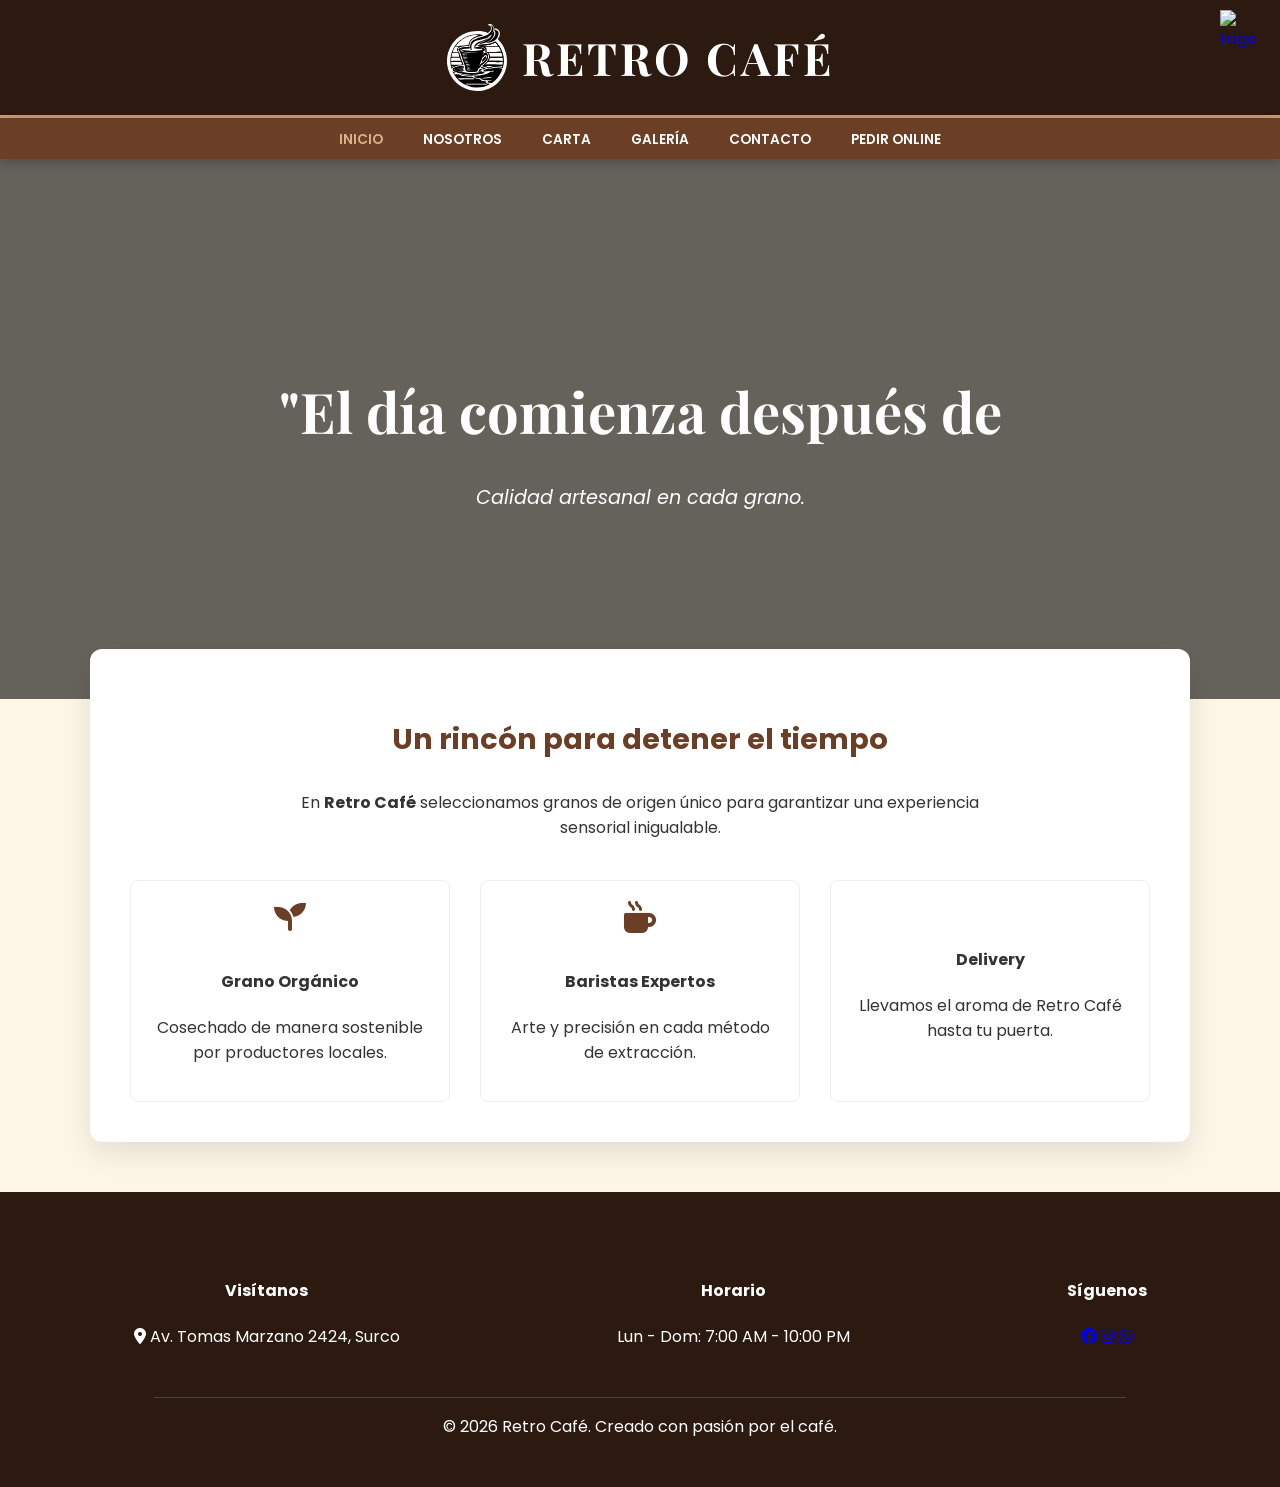
==== index.html @ c88a48c3 "Update index.html" ====
<!DOCTYPE html>
<html lang="es">
<head>
    <meta charset="UTF-8" />
    <meta name="viewport" content="width=device-width, initial-scale=1.0">
    <title>Retro Café | Calidad en cada taza</title>

    <link href="https://fonts.googleapis.com/css2?family=Playfair+Display:ital,wght@0,700;1,400&family=Poppins:wght@300;400;600&display=swap" rel="stylesheet">
    <link rel="stylesheet" href="https://cdnjs.cloudflare.com/ajax/libs/font-awesome/6.0.0/css/all.min.css">
    
    <style>
        html, body {
      height: 100%;
      margin: 0;
    }
    .video-fondo {
      position: fixed;
      top: 0;
      left: 0;
      width: 100%;
      height: 100%;
      object-fit: cover; /* mantiene la relación y recorta para llenar */
      z-index: -1;        /* detrás del contenido */
    }
        :root {
            --cafe-oscuro: #2c1a10;
            --cafe-medio: #6b3e26;
            --crema: #fdf5e6;
            --dorado: #c69c6d;
            --blanco: #ffffff;
            --transicion: all 0.3s cubic-bezier(0.25, 0.8, 0.25, 1);
        }

        * { box-sizing: border-box; }

       

        /* --- Encabezado --- */
        header {
            background-color: var(--cafe-oscuro);
            padding: 1.5rem;
            text-align: center;
            border-bottom: 3px solid var(--dorado);
        }

        .logo-container {
            display: flex;
            align-items: center;
            justify-content: center;
            gap: 15px;
        }

        header h1 {
            font-family: 'Playfair Display', serif;
            color: var(--blanco);
            font-size: 2.8rem;
            margin: 0;
            letter-spacing: 3px;
        }
         body {
            font-family: 'Poppins', sans-serif;
            margin: 0;
            background-color: var(--crema);
            color: #333;
            overflow-x: hidden;
        }

        /* --- Navegación --- */
        nav {
            background-color: var(--cafe-medio);
            position: sticky;
            top: 0;
            z-index: 1000;
            padding: 0.5rem 0;
            box-shadow: 0 4px 10px rgba(0,0,0,0.2);
            transition: var(--transicion);
        }

        .nav-links {
            display: flex;
            justify-content: center;
            list-style: none;
            padding: 0;
            margin: 0;
        }

        .nav-links a {
            color: var(--blanco);
            padding: 10px 20px;
            text-decoration: none;
            font-weight: 600;
            font-size: 0.85rem;
            text-transform: uppercase;
            position: relative;
            transition: var(--transicion);
        }

        .imagen {
            text-align: right;

        }

        .nav-links a::after {
            content: '';
            position: absolute;
            width: 0;
            height: 2px;
            bottom: 5px;
            left: 50%;
            background: var(--dorado);
            transition: var(--transicion);
            transform: translateX(-50%);
        }

        .nav-links a:hover::after { width: 70%; }
        .nav-links a:hover { color: var(--dorado); }

        /* --- Hero --- */
        .hero {
            height: 60vh;
            background: linear-gradient(rgba(0,0,0,0.6), rgba(0,0,0,0.6)), 
                        url('https://images.unsplash.com/photo-1495474472287-4d71bcdd2085?auto=format&fit=crop&w=1350&q=80');
            background-size: cover;
            background-position: center;
            display: flex;
            flex-direction: column;
            justify-content: center;
            align-items: center;
            color: white;
            text-align: center;
            padding: 20px;
            overflow: hidden;
        }

        .hero h2 {
            font-family: 'Playfair Display', serif;
            font-size: clamp(2rem, 5vw, 3.5rem);
            margin-bottom: 1rem;
            min-height: 1.2em; /* Evita saltos mientras se escribe */
        }

        /* --- Contenedor Principal --- */
        .container {
            max-width: 1100px;
            margin: -50px auto 50px;
            padding: 40px;
            background: white;
            border-radius: 12px;
            box-shadow: 0 10px 30px rgba(0,0,0,0.1);
            position: relative;
        }

        .grid-features {
            display: grid;
            grid-template-columns: repeat(auto-fit, minmax(250px, 1fr));
            gap: 30px;
            margin-top: 40px;
        }

        .feature-card {
            padding: 20px;
            border: 1px solid #eee;
            border-radius: 8px;
            transition: var(--transicion);
            text-align: center;
            background: white;
        }

        .feature-card:hover {
            transform: translateY(-10px);
            border-color: var(--dorado);
            box-shadow: 0 5px 15px rgba(0,0,0,0.05);
        }

        .feature-card i {
            font-size: 2rem;
            color: var(--cafe-medio);
            margin-bottom: 15px;
        }

        /* --- Botón Ir Arriba --- */
        #scrollTopBtn {
            display: none;
            position: fixed;
            bottom: 20px;
            right: 20px;
            z-index: 2000;
            border: none;
            background-color: var(--dorado);
            color: white;
            cursor: pointer;
            padding: 15px;
            border-radius: 50%;
            box-shadow: 0 4px 8px rgba(0,0,0,0.3);
            transition: var(--transicion);
        }

        #scrollTopBtn:hover {
            background-color: var(--cafe-oscuro);
            transform: scale(1.1);
        }

        /* --- Pie de Página --- */
        footer {
            background-color: var(--cafe-oscuro);
            color: var(--blanco);
            padding: 4rem 2rem 2rem;
            text-align: center;
        }

        .footer-content {
            display: flex;
            flex-wrap: wrap;
            justify-content: space-around;
            max-width: 1200px;
            margin: 0 auto 2rem;
            gap: 30px;
        }

       
         .redes{
            display: flex;
            justify-content: center;
            gap: 20px;
        }

        .redes a{
            font-size: 40px;
            color: #333;
            transition: 0.3s;
        }

        .redes a:hover{
            transform: scale(1.2);
        }

        .facebook:hover{
            color: #1877F2;
        }

        .instagram:hover{
            color: #E4405F;
        }

        .whatsapp:hover{
            color: #25D366;
        }

        

        /* --- Móvil --- */
        @media (max-width: 768px) {
            .nav-links { flex-direction: column; display: none; }
            .nav-links.active { display: flex; padding: 20px 0; }
            .menu-toggle { 
                display: block; 
                cursor: pointer; 
                color: white; 
                padding: 15px; 
                text-align: center; 
                background: var(--cafe-medio);
                font-weight: bold;
            }
        }

        .menu-toggle { display: none; }
       

        .imagen-derecha {
            position: absolute;    /* Se mueve libremente dentro del contenedor */
            top: 10px;             /* Distancia desde arriba */
            right: 10px;           /* Distancia desde la derecha */
            width: 50px;           /* Tamaño de tu imagen */
            height: auto;
    </style>
</head>

<body>
 
    <a href="admin.html">
    <div class="contenedor">
        <img src="logousuario.png" alt="Logo" width="40" class="imagen-derecha">
    </div>
    </a>
    
    <header>
        <div class="logo-container">
            <img src="logocafe.svg" alt="Logo" width="60" style="filter: invert(1);">
            <h1>RETRO CAFÉ</h1>
       
        </div>

        
    </header>
    
    <div class="menu-toggle" id="mobile-menu">
        <i class="fas fa-bars"></i> MENÚ
    </div>
    
    <nav id="main-nav">
        <ul class="nav-links" id="nav-links">
            <li><a href="index.html" style="color: #dcb28a;">Inicio</a></li>
            <li><a href="nosotros.html">Nosotros</a></li>
            <li><a href="carta.html">Carta</a></li>
            <li><a href="galeria.html">Galería</a></li>
            <li><a href="contacto.html">Contacto</a></li>
            <li><a href="pedironline.html">Pedir Online</a></li>
        </ul>
    </nav>
    <video class="video-fondo" src="videoindex.mp4" autoplay muted loop playsinline></video>
    <section class="hero" id="hero">
        <h2 id="typewriter">"El día comienza después de una taza de café"</h2>
        <p style="font-size: 1.2rem; font-style: italic;">Calidad artesanal en cada grano.</p>
    </section>

    <main class="container">
        <div style="text-align: center; max-width: 700px; margin: 0 auto;">
            <h3 style="color: var(--cafe-medio); font-size: 1.8rem;">Un rincón para detener el tiempo</h3>
            <p>En <strong>Retro Café</strong> seleccionamos granos de origen único para garantizar una experiencia sensorial inigualable.</p>
        </div>

        <div class="grid-features">
            <div class="feature-card">
                <i class="fas fa-seedling"></i>
                <h4>Grano Orgánico</h4>
                <p>Cosechado de manera sostenible por productores locales.</p>
            </div>
            <div class="feature-card">
                <i class="fas fa-mug-hot"></i>
                <h4>Baristas Expertos</h4>
                <p>Arte y precisión en cada método de extracción.</p>
            </div>
            <a href="pedironline.html" class="feature-card" style="text-decoration: none; color: inherit; display: block;">
                <i class="fas fa-moped"></i>
                <h4>Delivery</h4>
                <p>Llevamos el aroma de Retro Café hasta tu puerta.</p>
            </a>
        </div>
    </main>

    <button id="scrollTopBtn" title="Ir arriba"><i class="fas fa-chevron-up"></i></button>

    <footer>
        <div class="footer-content">
            <div>
                <h4>Visítanos</h4>
                <p><i class="fas fa-map-marker-alt"></i> Av. Tomas Marzano 2424, Surco</p>
            </div>
            <div>
                <h4>Horario</h4>
                <p>Lun - Dom: 7:00 AM - 10:00 PM</p>
            </div>
            <div class="social-icons">
                <h4>Síguenos</h4>
                <a href="https://facebook.com"
           target="_blank"
           class="facebook">
           <i class="fa-brands fa-facebook"></i>
        </a>
                <a href="https://instagram.com"
           target="_blank"
           class="instagram">
           <i class="fa-brands fa-instagram"></i>
        </a>
                <a href="https://wa.me/51999999999"
           target="_blank"
           class="whatsapp">
           <i class="fa-brands fa-whatsapp"></i>
        </a>
            </div>
        </div>
        <hr style="border: 0; border-top: 1px solid #444; width: 80%;">
        <p>&copy; 2026 Retro Café. Creado con pasión por el café.</p>
    </footer>

    <script>
        // 1. LÓGICA MENÚ MÓVIL
        const menuToggle = document.getElementById('mobile-menu');
        const navLinks = document.getElementById('nav-links');

        menuToggle.addEventListener('click', () => {
            navLinks.classList.toggle('active'); // Abre/Cierra el menú
        });

        // Cerrar menú al hacer clic en un link (para móviles)
        document.querySelectorAll('.nav-links a').forEach(link => {
            link.addEventListener('click', () => {
                navLinks.classList.remove('active');
            });
        });
       
        // 2. MÁQUINA DE ESCRIBIR
        const twElement = document.getElementById('typewriter');
        const text = twElement.innerText;
        twElement.innerText = '';
        let i = 0;
        function typeWriter() {
            if (i < text.length) {
                twElement.innerHTML += text.charAt(i);
                i++;
                setTimeout(typeWriter, 50);
            }
        }

        // 3. NAVBAR SCROLL & BOTÓN "IR ARRIBA" & PARALLAX
        const btnTop = document.getElementById("scrollTopBtn");
        const nav = document.getElementById('main-nav');
        const hero = document.getElementById('hero');

        window.addEventListener('scroll', () => {
            let scrolly = window.scrollY;

            // Navbar Efecto
            if (scrolly > 80) {
                nav.style.padding = '0.2rem 0';
                nav.style.backgroundColor = 'rgba(107, 62, 38, 0.95)';
            } else {
                nav.style.padding = '0.5rem 0';
                nav.style.backgroundColor = 'var(--cafe-medio)';
            }

            // Botón arriba
            btnTop.style.display = scrolly > 400 ? "block" : "none";

            // Parallax Hero
            hero.style.backgroundPositionY = (scrolly * 0.5) + 'px';
        });

        btnTop.addEventListener('click', () => {
            window.scrollTo({ top: 0, behavior: 'smooth' });
        });

        // 4. SCROLL REVEAL (Tarjetas)
        const observer = new IntersectionObserver((entries) => {
            entries.forEach(entry => {
                if (entry.isIntersecting) {
                    entry.target.style.opacity = '1';
                    entry.target.style.transform = 'translateY(0)';
                }
            });
        }, { threshold: 0.1 });

        document.querySelectorAll('.feature-card').forEach(card => {
            card.style.opacity = '0';
            card.style.transform = 'translateY(30px)';
            card.style.transition = 'all 0.8s ease-out';
            observer.observe(card);
        });

        // Iniciar máquina de escribir al cargar
        window.onload = typeWriter;
    </script>
</body>
</html>
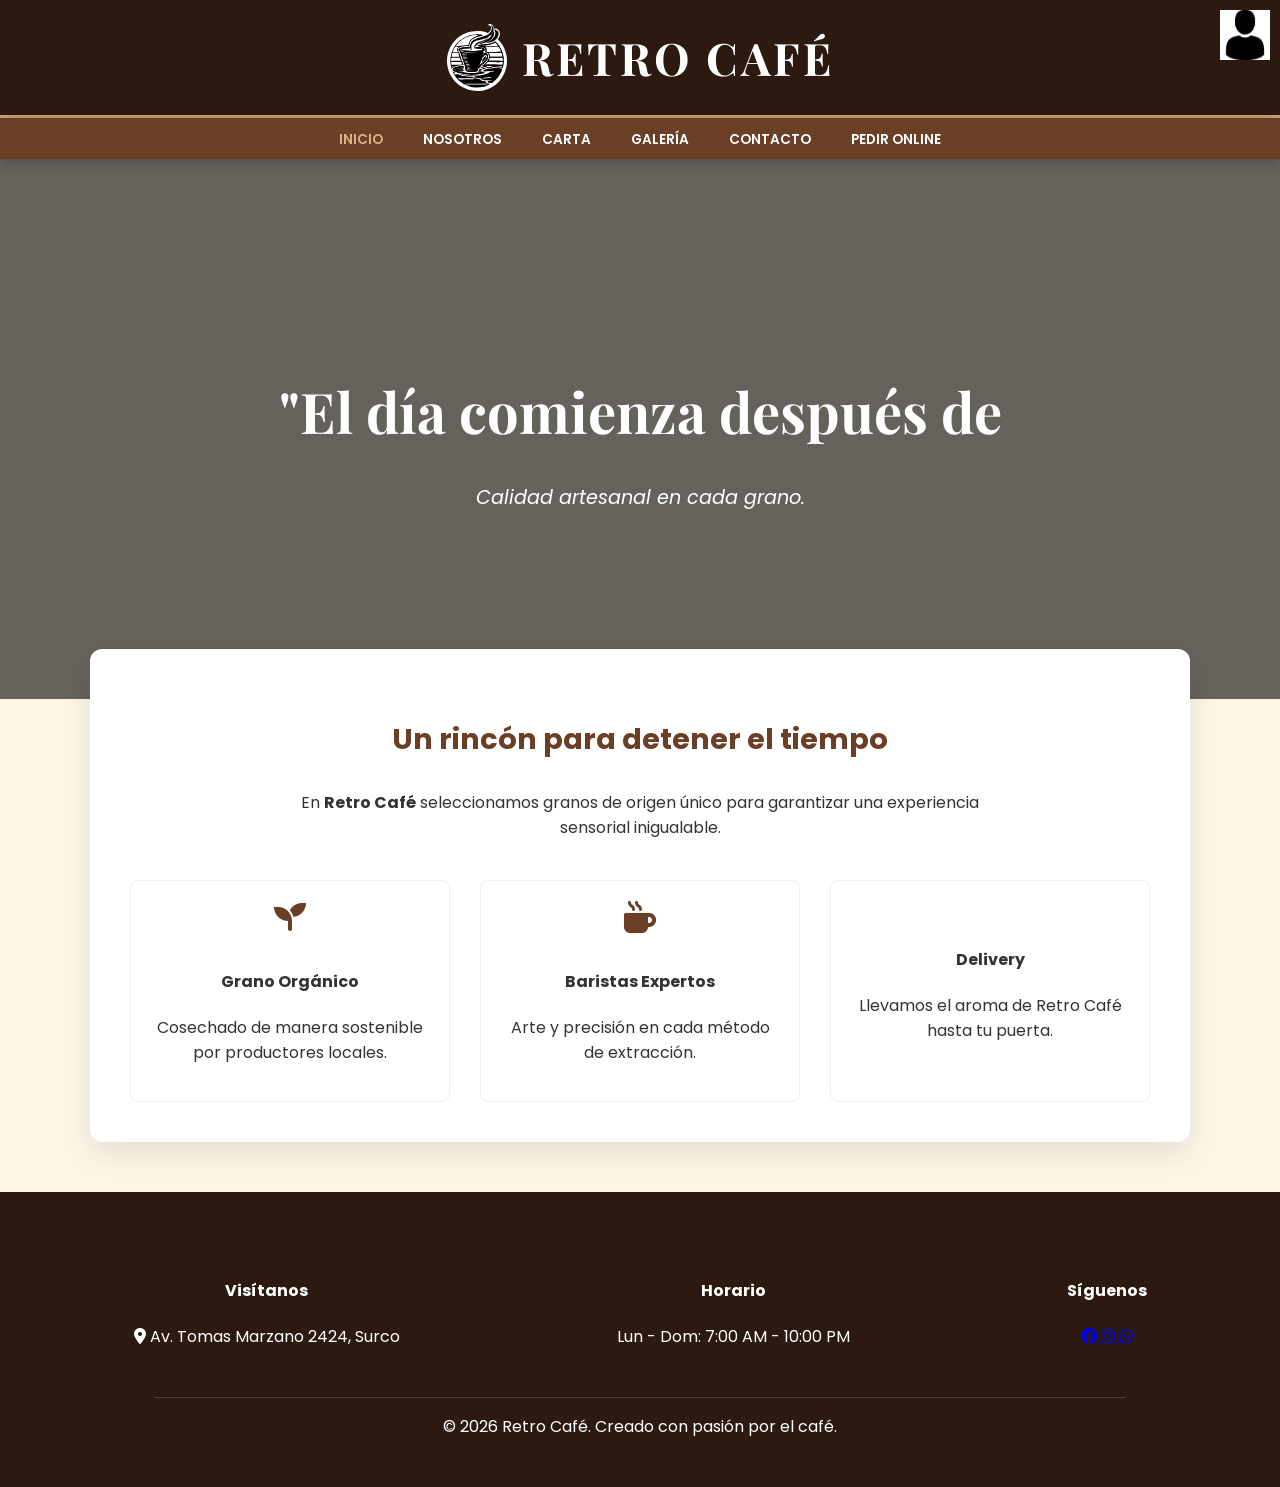
==== commit a61bd0f7: "Update index.html" ====
--- a/index.html
+++ b/index.html
@@ -272,6 +272,20 @@
             right: 10px;           /* Distancia desde la derecha */
             width: 50px;           /* Tamaño de tu imagen */
             height: auto;
+        }
+          /* Estilo celular */
+    .mobile .contenedor{
+      flex-direction:column;
+    }
+
+    .mobile body{
+      background:#f5f5f5;
+    }
+
+    /* Estilo laptop */
+    .desktop .contenedor{
+      flex-direction:row;
+    }
     </style>
 </head>
 
@@ -450,6 +464,27 @@
         // Iniciar máquina de escribir al cargar
         window.onload = typeWriter;
     </script>
+     <script>
+    function adaptarPantalla() {
+
+      const ancho = window.innerWidth;
+
+      if (ancho <= 768) {
+        document.documentElement.classList.add("mobile");
+        document.documentElement.classList.remove("desktop");
+      } else {
+        document.documentElement.classList.add("desktop");
+        document.documentElement.classList.remove("mobile");
+      }
+    }
+
+    // Ejecutar al cargar
+    adaptarPantalla();
+
+    // Ejecutar cuando cambie tamaño
+    window.addEventListener("resize", adaptarPantalla);
+  </script>
+
 </body>
 </html>
 
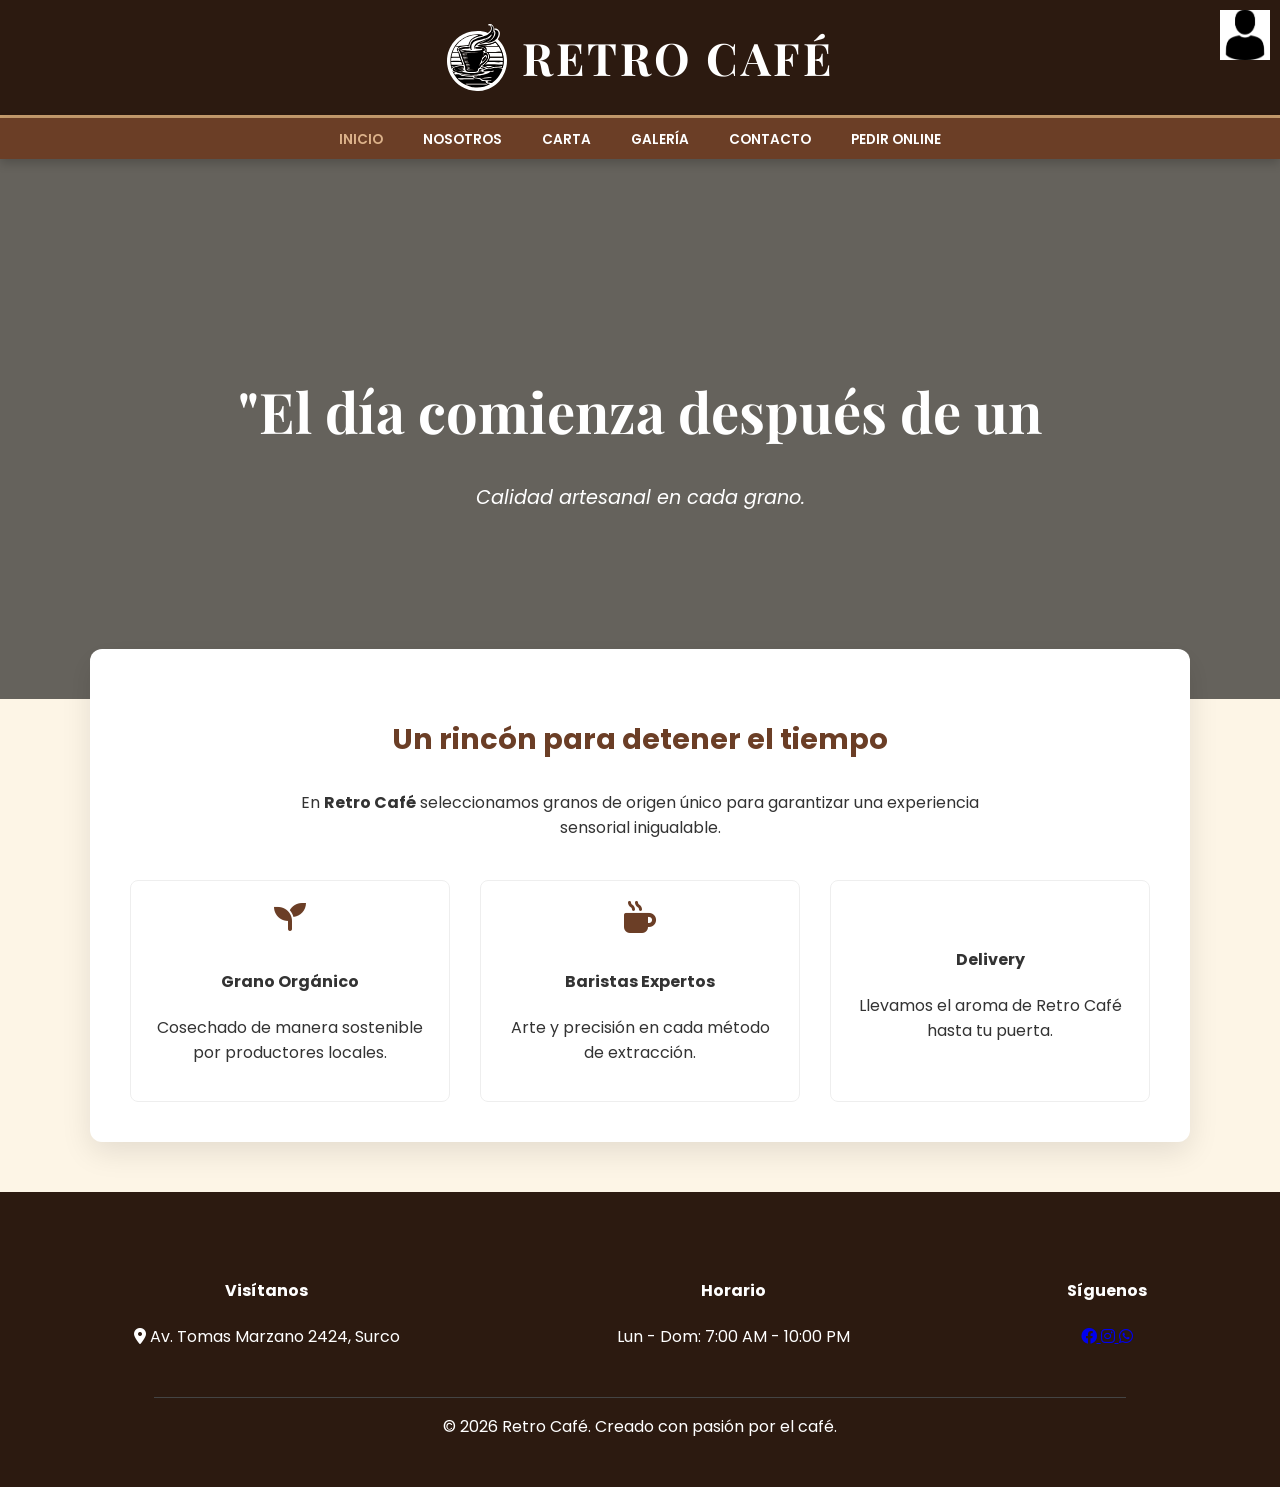
==== commit b7bab85c: "Update index.html" ====
--- a/index.html
+++ b/index.html
@@ -244,23 +244,6 @@
 
         .whatsapp:hover{
             color: #25D366;
-        }
-
-        
-
-        /* --- Móvil --- */
-        @media (max-width: 768px) {
-            .nav-links { flex-direction: column; display: none; }
-            .nav-links.active { display: flex; padding: 20px 0; }
-            .menu-toggle { 
-                display: block; 
-                cursor: pointer; 
-                color: white; 
-                padding: 15px; 
-                text-align: center; 
-                background: var(--cafe-medio);
-                font-weight: bold;
-            }
         }
 
         .menu-toggle { display: none; }
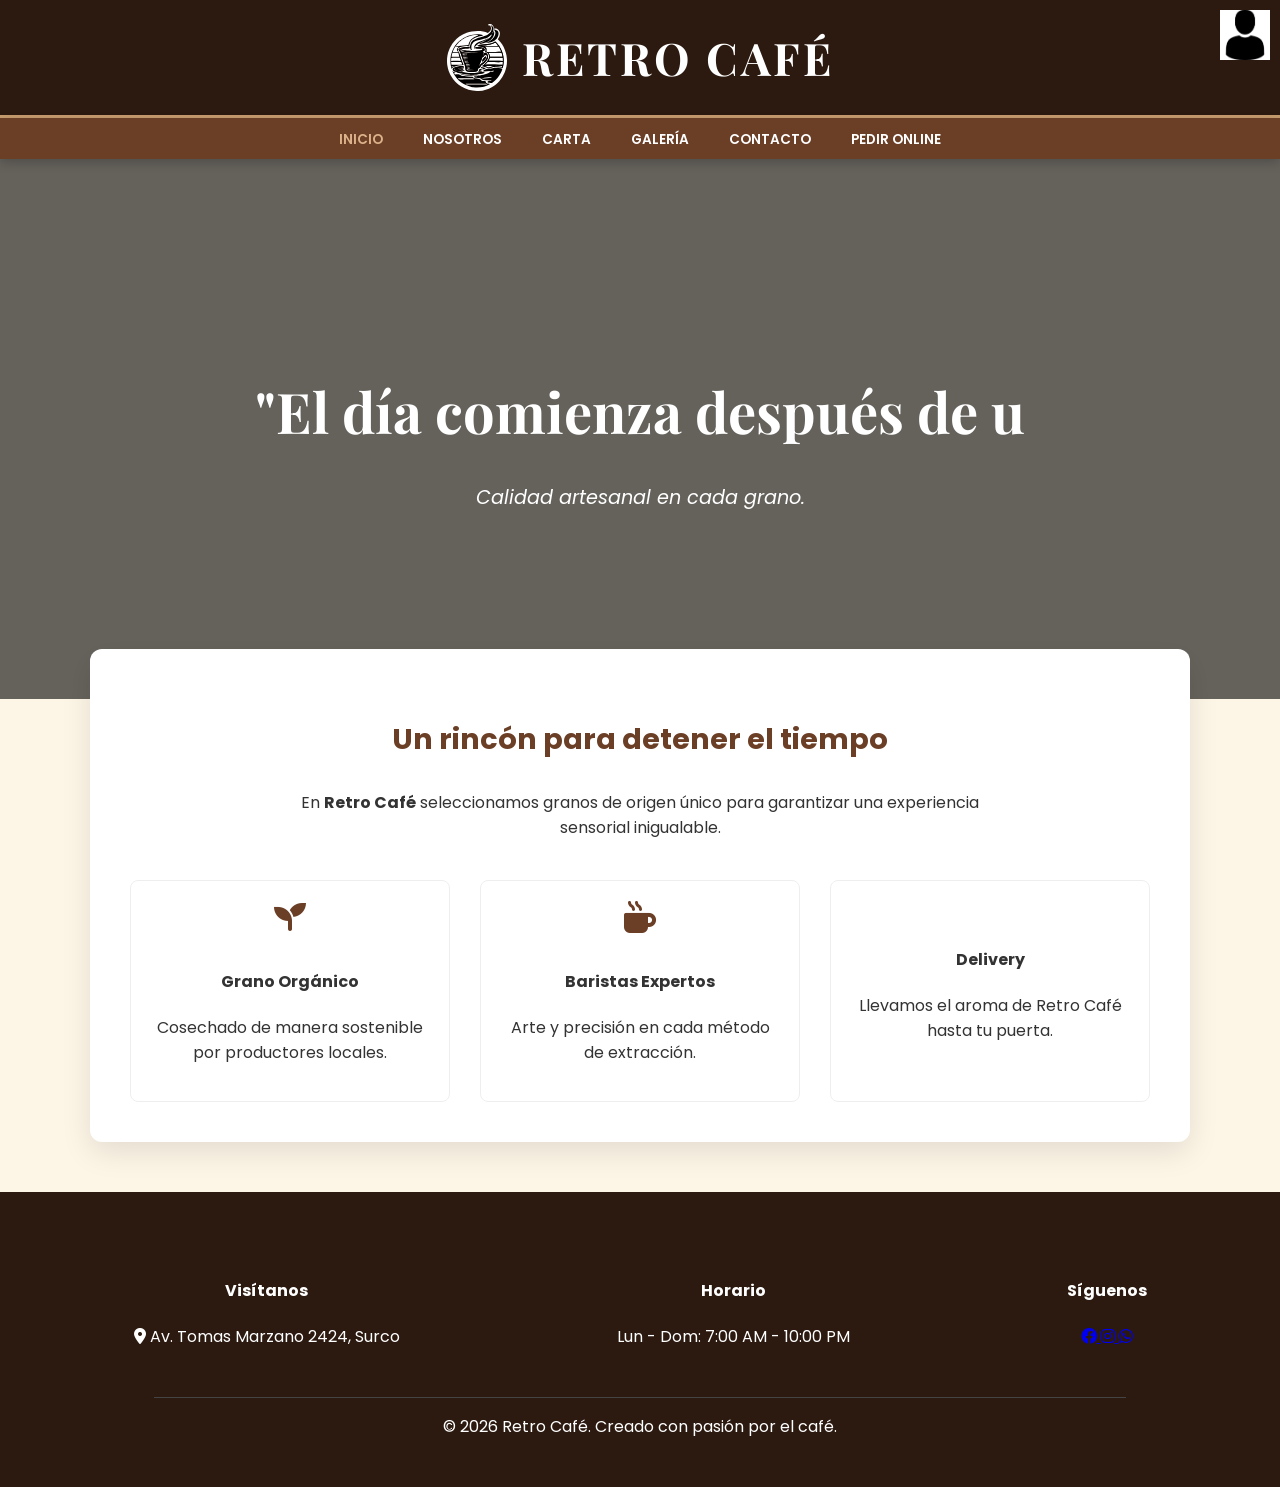
==== commit 04eb7918: "Update index.html" ====
--- a/index.html
+++ b/index.html
@@ -244,6 +244,20 @@
 
         .whatsapp:hover{
             color: #25D366;
+        }
+              /* --- Móvil --- */
+        @media (max-width: 768px) {
+            .nav-links { flex-direction: column; display: none; }
+            .nav-links.active { display: flex; padding: 20px 0; }
+            .menu-toggle { 
+                display: block; 
+                cursor: pointer; 
+                color: white; 
+                padding: 15px; 
+                text-align: center; 
+                background: var(--cafe-medio);
+                font-weight: bold;
+            }
         }
 
         .menu-toggle { display: none; }
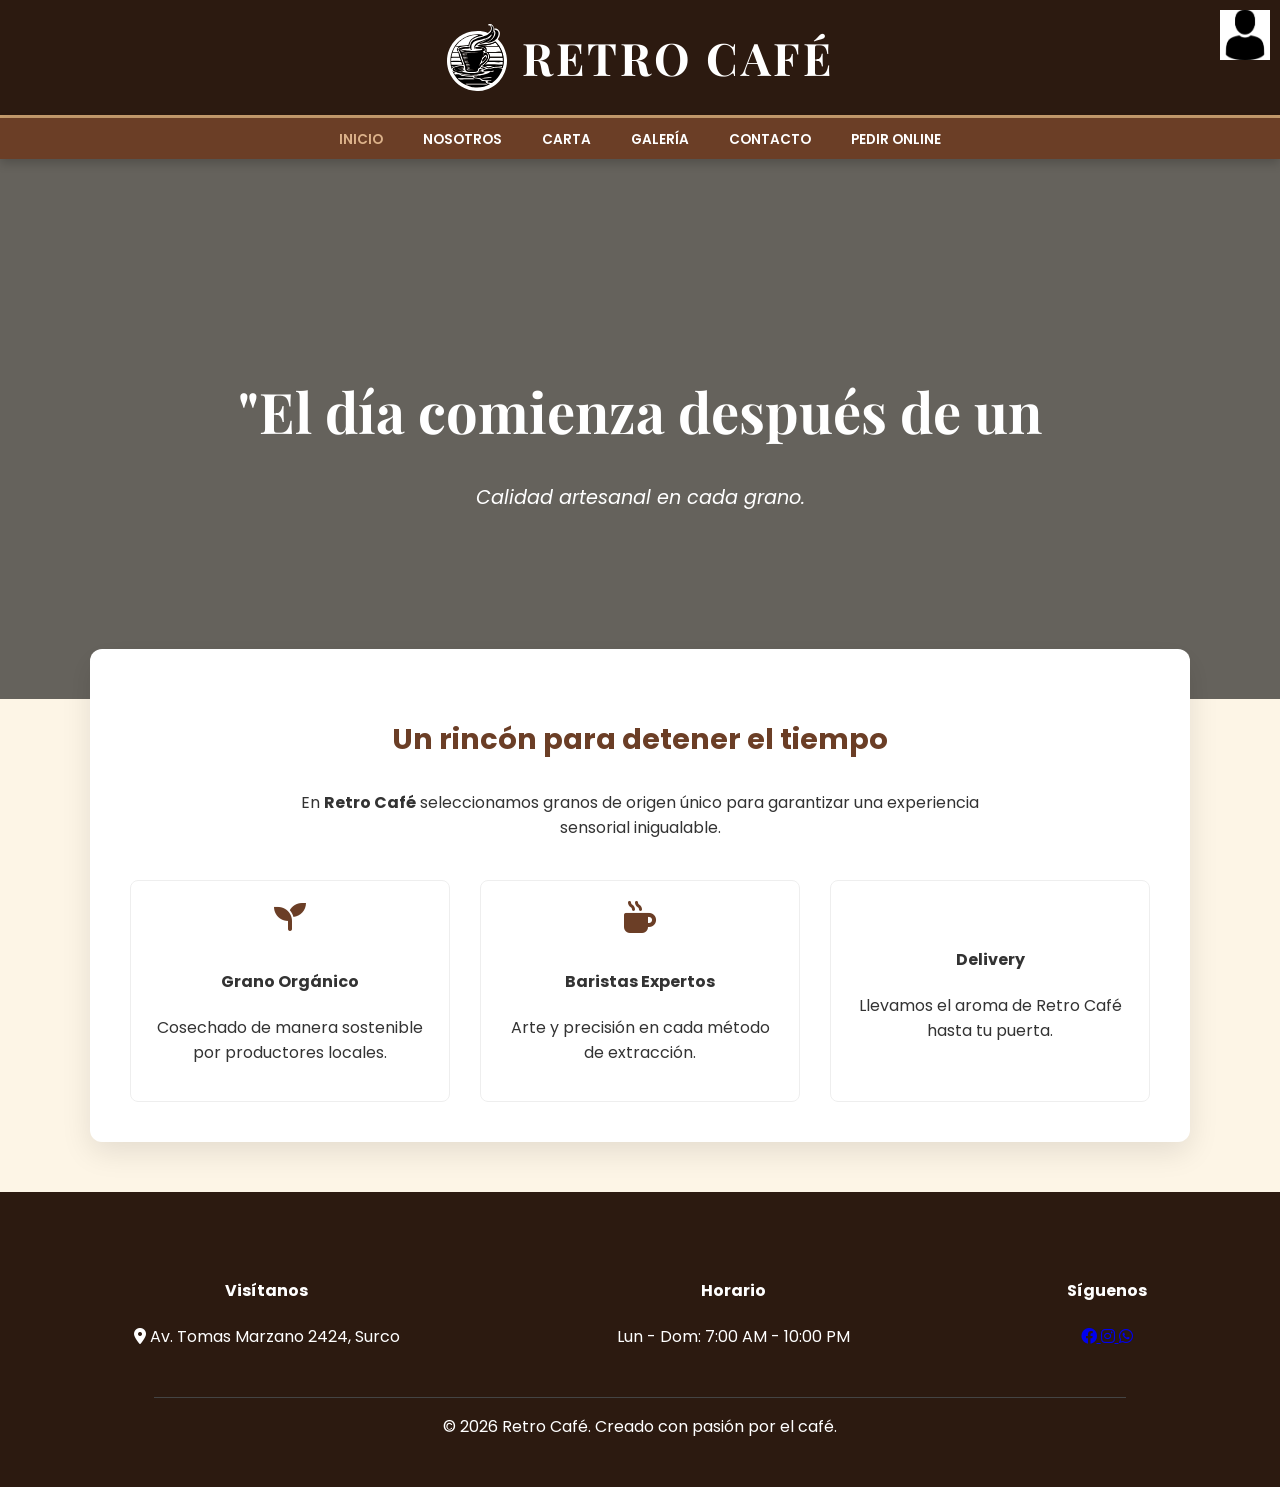
==== commit fada09d3: "agregue css" ====
--- a/index.html
+++ b/index.html
@@ -485,4 +485,3 @@
 </body>
 </html>
 
-
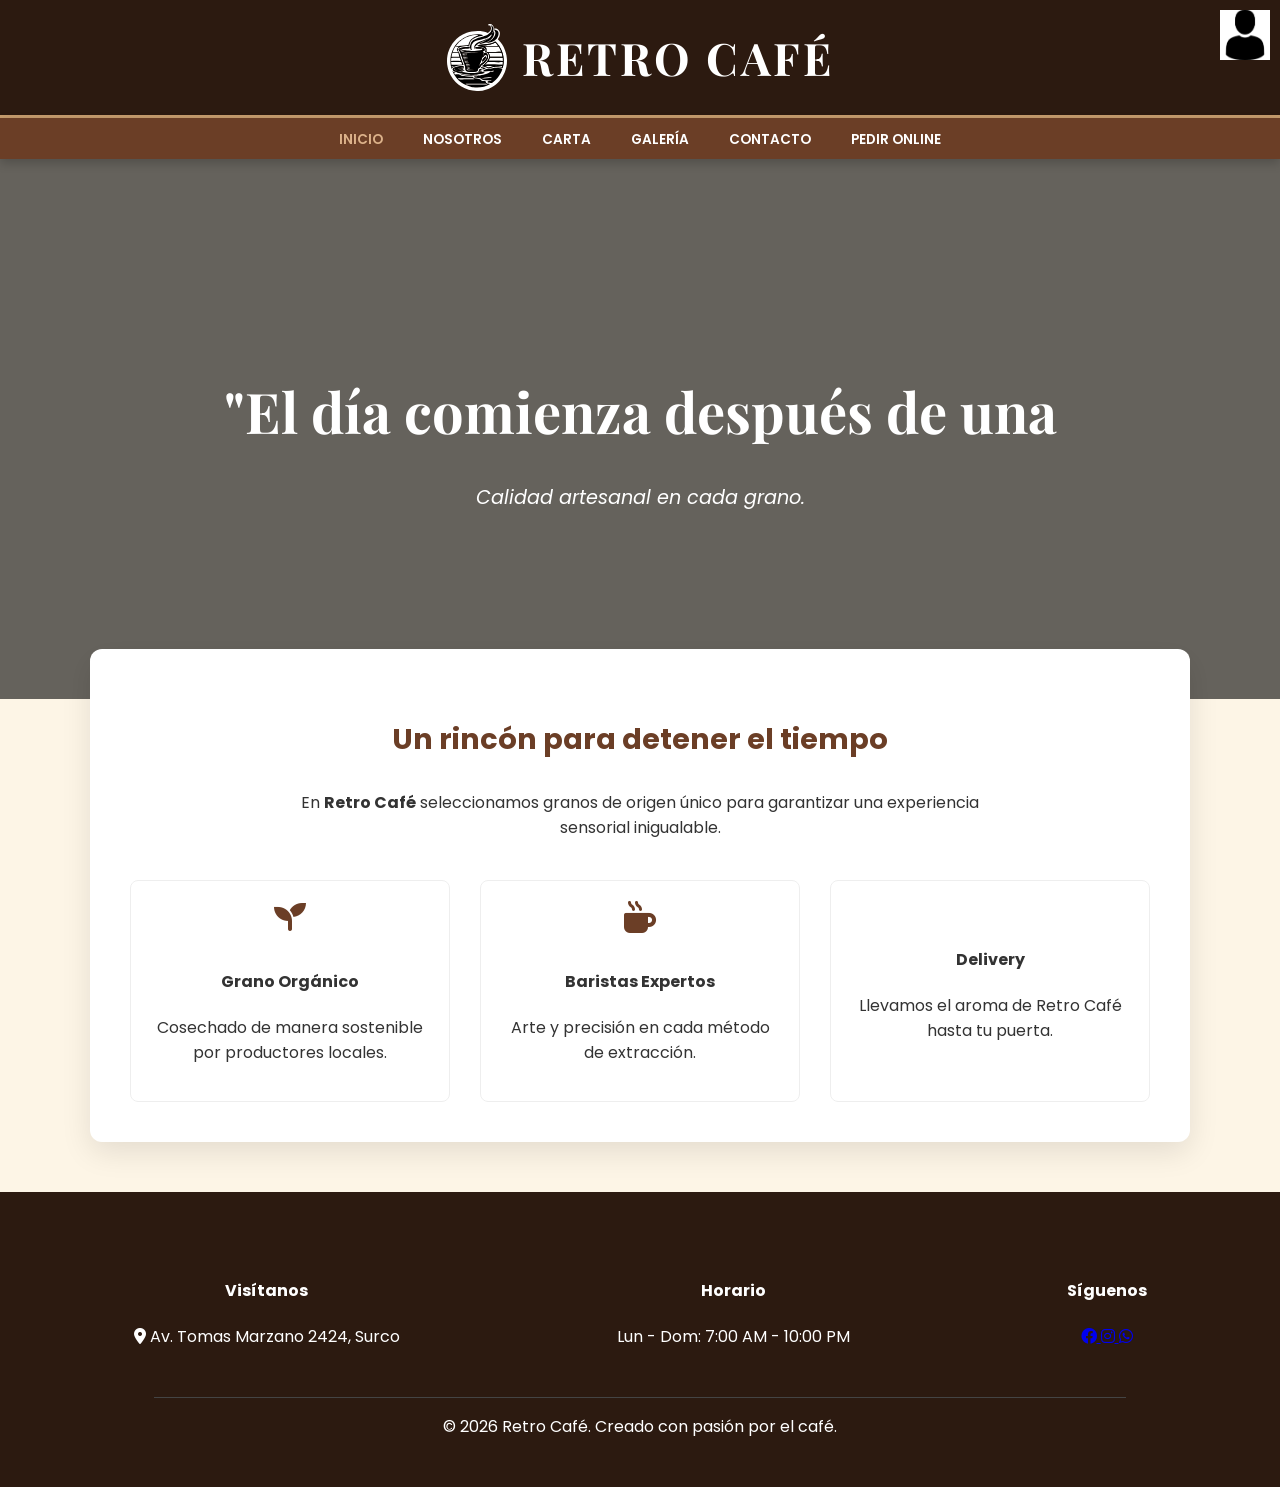
==== commit 018b954d: "actualización" ====
--- a/index.html
+++ b/index.html
@@ -1,487 +1,530 @@
-<!DOCTYPE html>
+<!doctype html>
 <html lang="es">
-<head>
+  <head>
     <meta charset="UTF-8" />
-    <meta name="viewport" content="width=device-width, initial-scale=1.0">
+    
     <title>Retro Café | Calidad en cada taza</title>
 
-    <link href="https://fonts.googleapis.com/css2?family=Playfair+Display:ital,wght@0,700;1,400&family=Poppins:wght@300;400;600&display=swap" rel="stylesheet">
-    <link rel="stylesheet" href="https://cdnjs.cloudflare.com/ajax/libs/font-awesome/6.0.0/css/all.min.css">
-    
+    <link
+      href="https://fonts.googleapis.com/css2?family=Playfair+Display:ital,wght@0,700;1,400&family=Poppins:wght@300;400;600&display=swap"
+      rel="stylesheet"
+    />
+    <link
+      rel="stylesheet"
+      href="https://cdnjs.cloudflare.com/ajax/libs/font-awesome/6.0.0/css/all.min.css"
+    />
+
     <style>
-        html, body {
-      height: 100%;
-      margin: 0;
-    }
-    .video-fondo {
-      position: fixed;
-      top: 0;
-      left: 0;
-      width: 100%;
-      height: 100%;
-      object-fit: cover; /* mantiene la relación y recorta para llenar */
-      z-index: -1;        /* detrás del contenido */
-    }
-        :root {
-            --cafe-oscuro: #2c1a10;
-            --cafe-medio: #6b3e26;
-            --crema: #fdf5e6;
-            --dorado: #c69c6d;
-            --blanco: #ffffff;
-            --transicion: all 0.3s cubic-bezier(0.25, 0.8, 0.25, 1);
-        }
-
-        * { box-sizing: border-box; }
-
-       
-
-        /* --- Encabezado --- */
-        header {
-            background-color: var(--cafe-oscuro);
-            padding: 1.5rem;
-            text-align: center;
-            border-bottom: 3px solid var(--dorado);
-        }
-
-        .logo-container {
-            display: flex;
-            align-items: center;
-            justify-content: center;
-            gap: 15px;
-        }
-
-        header h1 {
-            font-family: 'Playfair Display', serif;
-            color: var(--blanco);
-            font-size: 2.8rem;
+              html, body {
+            height: 100%;
             margin: 0;
-            letter-spacing: 3px;
-        }
-         body {
-            font-family: 'Poppins', sans-serif;
-            margin: 0;
-            background-color: var(--crema);
-            color: #333;
-            overflow-x: hidden;
-        }
-
-        /* --- Navegación --- */
-        nav {
-            background-color: var(--cafe-medio);
-            position: sticky;
+          }
+          .video-fondo {
+            position: fixed;
             top: 0;
-            z-index: 1000;
-            padding: 0.5rem 0;
-            box-shadow: 0 4px 10px rgba(0,0,0,0.2);
-            transition: var(--transicion);
-        }
-
-        .nav-links {
-            display: flex;
-            justify-content: center;
-            list-style: none;
-            padding: 0;
-            margin: 0;
-        }
-
-        .nav-links a {
-            color: var(--blanco);
-            padding: 10px 20px;
-            text-decoration: none;
-            font-weight: 600;
-            font-size: 0.85rem;
-            text-transform: uppercase;
-            position: relative;
-            transition: var(--transicion);
-        }
-
-        .imagen {
-            text-align: right;
-
-        }
-
-        .nav-links a::after {
-            content: '';
-            position: absolute;
-            width: 0;
-            height: 2px;
-            bottom: 5px;
-            left: 50%;
-            background: var(--dorado);
-            transition: var(--transicion);
-            transform: translateX(-50%);
-        }
-
-        .nav-links a:hover::after { width: 70%; }
-        .nav-links a:hover { color: var(--dorado); }
-
-        /* --- Hero --- */
-        .hero {
-            height: 60vh;
-            background: linear-gradient(rgba(0,0,0,0.6), rgba(0,0,0,0.6)), 
-                        url('https://images.unsplash.com/photo-1495474472287-4d71bcdd2085?auto=format&fit=crop&w=1350&q=80');
-            background-size: cover;
-            background-position: center;
-            display: flex;
-            flex-direction: column;
-            justify-content: center;
-            align-items: center;
-            color: white;
-            text-align: center;
-            padding: 20px;
-            overflow: hidden;
-        }
-
-        .hero h2 {
-            font-family: 'Playfair Display', serif;
-            font-size: clamp(2rem, 5vw, 3.5rem);
-            margin-bottom: 1rem;
-            min-height: 1.2em; /* Evita saltos mientras se escribe */
-        }
-
-        /* --- Contenedor Principal --- */
-        .container {
-            max-width: 1100px;
-            margin: -50px auto 50px;
-            padding: 40px;
-            background: white;
-            border-radius: 12px;
-            box-shadow: 0 10px 30px rgba(0,0,0,0.1);
-            position: relative;
-        }
-
-        .grid-features {
-            display: grid;
-            grid-template-columns: repeat(auto-fit, minmax(250px, 1fr));
-            gap: 30px;
-            margin-top: 40px;
-        }
-
-        .feature-card {
-            padding: 20px;
-            border: 1px solid #eee;
-            border-radius: 8px;
-            transition: var(--transicion);
-            text-align: center;
-            background: white;
-        }
-
-        .feature-card:hover {
-            transform: translateY(-10px);
-            border-color: var(--dorado);
-            box-shadow: 0 5px 15px rgba(0,0,0,0.05);
-        }
-
-        .feature-card i {
-            font-size: 2rem;
-            color: var(--cafe-medio);
-            margin-bottom: 15px;
-        }
-
-        /* --- Botón Ir Arriba --- */
-        #scrollTopBtn {
-            display: none;
-            position: fixed;
-            bottom: 20px;
-            right: 20px;
-            z-index: 2000;
-            border: none;
-            background-color: var(--dorado);
-            color: white;
-            cursor: pointer;
-            padding: 15px;
-            border-radius: 50%;
-            box-shadow: 0 4px 8px rgba(0,0,0,0.3);
-            transition: var(--transicion);
-        }
-
-        #scrollTopBtn:hover {
-            background-color: var(--cafe-oscuro);
-            transform: scale(1.1);
-        }
-
-        /* --- Pie de Página --- */
-        footer {
-            background-color: var(--cafe-oscuro);
-            color: var(--blanco);
-            padding: 4rem 2rem 2rem;
-            text-align: center;
-        }
-
-        .footer-content {
-            display: flex;
-            flex-wrap: wrap;
-            justify-content: space-around;
-            max-width: 1200px;
-            margin: 0 auto 2rem;
-            gap: 30px;
-        }
-
-       
-         .redes{
-            display: flex;
-            justify-content: center;
-            gap: 20px;
-        }
-
-        .redes a{
-            font-size: 40px;
-            color: #333;
-            transition: 0.3s;
-        }
-
-        .redes a:hover{
-            transform: scale(1.2);
-        }
-
-        .facebook:hover{
-            color: #1877F2;
-        }
-
-        .instagram:hover{
-            color: #E4405F;
-        }
-
-        .whatsapp:hover{
-            color: #25D366;
-        }
-              /* --- Móvil --- */
-        @media (max-width: 768px) {
-            .nav-links { flex-direction: column; display: none; }
-            .nav-links.active { display: flex; padding: 20px 0; }
+            left: 0;
+            width: 100%;
+            height: 100%;
+            object-fit: cover; /* mantiene la relación y recorta para llenar */
+            z-index: -1;        /* detrás del contenido */
+          }
+              :root {
+                  --cafe-oscuro: #2c1a10;
+                  --cafe-medio: #6b3e26;
+                  --crema: #fdf5e6;
+                  --dorado: #c69c6d;
+                  --blanco: #ffffff;
+                  --transicion: all 0.3s cubic-bezier(0.25, 0.8, 0.25, 1);
+              }
+
+              * { box-sizing: border-box; }
+
+
+
+              /* --- Encabezado --- */
+              header {
+                  background-color: var(--cafe-oscuro);
+                  padding: 1.5rem;
+                  text-align: center;
+                  border-bottom: 3px solid var(--dorado);
+              }
+
+              .logo-container {
+                  display: flex;
+                  align-items: center;
+                  justify-content: center;
+                  gap: 15px;
+              }
+
+              header h1 {
+                  font-family: 'Playfair Display', serif;
+                  color: var(--blanco);
+                  font-size: 2.8rem;
+                  margin: 0;
+                  letter-spacing: 3px;
+              }
+               body {
+                  font-family: 'Poppins', sans-serif;
+                  margin: 0;
+                  background-color: var(--crema);
+                  color: #333;
+                  overflow-x: hidden;
+              }
+
+              /* --- Navegación --- */
+              nav {
+                  background-color: var(--cafe-medio);
+                  position: sticky;
+                  top: 0;
+                  z-index: 1000;
+                  padding: 0.5rem 0;
+                  box-shadow: 0 4px 10px rgba(0,0,0,0.2);
+                  transition: var(--transicion);
+              }
+
+              .nav-links {
+                  display: flex;
+                  justify-content: center;
+                  list-style: none;
+                  padding: 0;
+                  margin: 0;
+              }
+
+              .nav-links a {
+                  color: var(--blanco);
+                  padding: 10px 20px;
+                  text-decoration: none;
+                  font-weight: 600;
+                  font-size: 0.85rem;
+                  text-transform: uppercase;
+                  position: relative;
+                  transition: var(--transicion);
+              }
+
+              .imagen {
+                  text-align: right;
+
+              }
+
+              .nav-links a::after {
+                  content: '';
+                  position: absolute;
+                  width: 0;
+                  height: 2px;
+                  bottom: 5px;
+                  left: 50%;
+                  background: var(--dorado);
+                  transition: var(--transicion);
+                  transform: translateX(-50%);
+              }
+
+              .nav-links a:hover::after { width: 70%; }
+              .nav-links a:hover { color: var(--dorado); }
+
+              /* --- Hero --- */
+              .hero {
+                  height: 60vh;
+                  background: linear-gradient(rgba(0,0,0,0.6), rgba(0,0,0,0.6)),
+                              url('https://images.unsplash.com/photo-1495474472287-4d71bcdd2085?auto=format&fit=crop&w=1350&q=80');
+                  background-size: cover;
+                  background-position: center;
+                  display: flex;
+                  flex-direction: column;
+                  justify-content: center;
+                  align-items: center;
+                  color: white;
+                  text-align: center;
+                  padding: 20px;
+                  overflow: hidden;
+              }
+
+              .hero h2 {
+                  font-family: 'Playfair Display', serif;
+                  font-size: clamp(2rem, 5vw, 3.5rem);
+                  margin-bottom: 1rem;
+                  min-height: 1.2em; /* Evita saltos mientras se escribe */
+              }
+
+              /* --- Contenedor Principal --- */
+              .container {
+                  max-width: 1100px;
+                  margin: -50px auto 50px;
+                  padding: 40px;
+                  background: white;
+                  border-radius: 12px;
+                  box-shadow: 0 10px 30px rgba(0,0,0,0.1);
+                  position: relative;
+              }
+
+              .grid-features {
+                  display: grid;
+                  grid-template-columns: repeat(auto-fit, minmax(250px, 1fr));
+                  gap: 30px;
+                  margin-top: 40px;
+              }
+
+              .feature-card {
+                  padding: 20px;
+                  border: 1px solid #eee;
+                  border-radius: 8px;
+                  transition: var(--transicion);
+                  text-align: center;
+                  background: white;
+              }
+
+              .feature-card:hover {
+                  transform: translateY(-10px);
+                  border-color: var(--dorado);
+                  box-shadow: 0 5px 15px rgba(0,0,0,0.05);
+              }
+
+              .feature-card i {
+                  font-size: 2rem;
+                  color: var(--cafe-medio);
+                  margin-bottom: 15px;
+              }
+
+              /* --- Botón Ir Arriba --- */
+              #scrollTopBtn {
+                  display: none;
+                  position: fixed;
+                  bottom: 20px;
+                  right: 20px;
+                  z-index: 2000;
+                  border: none;
+                  background-color: var(--dorado);
+                  color: white;
+                  cursor: pointer;
+                  padding: 15px;
+                  border-radius: 50%;
+                  box-shadow: 0 4px 8px rgba(0,0,0,0.3);
+                  transition: var(--transicion);
+              }
+
+              #scrollTopBtn:hover {
+                  background-color: var(--cafe-oscuro);
+                  transform: scale(1.1);
+              }
+
+              /* --- Pie de Página --- */
+              footer {
+                  background-color: var(--cafe-oscuro);
+                  color: var(--blanco);
+                  padding: 4rem 2rem 2rem;
+                  text-align: center;
+              }
+
+              .footer-content {
+                  display: flex;
+                  flex-wrap: wrap;
+                  justify-content: space-around;
+                  max-width: 1200px;
+                  margin: 0 auto 2rem;
+                  gap: 30px;
+              }
+
+
+               .redes{
+                  display: flex;
+                  justify-content: center;
+                  gap: 20px;
+              }
+
+              .redes a{
+                  font-size: 40px;
+                  color: #333;
+                  transition: 0.3s;
+              }
+
+              .redes a:hover{
+                  transform: scale(1.2);
+              }
+
+              .facebook:hover{
+                  color: #1877F2;
+              }
+
+              .instagram:hover{
+                  color: #E4405F;
+              }
+
+              .whatsapp:hover{
+                  color: #25D366;
+              }
+         @media (max-width: 768px) {
+            .nav-links { 
+                flex-direction: column; 
+                display: flex; 
+                align-items: center;
+                width: 100%; 
+                background-color: var(--cafe-medio);
+            }
+               
+            .nav-links.active { display: flex; 
+                padding: 0;
+                justify-content: center;
+                list-style: none;
+                margin: 0;
+                flex-direction: row;
+                }
             .menu-toggle { 
-                display: block; 
+                display: flex; 
                 cursor: pointer; 
                 color: white; 
                 padding: 15px; 
                 text-align: center; 
                 background: var(--cafe-medio);
                 font-weight: bold;
+                
             }
         }
 
-        .menu-toggle { display: none; }
-       
-
-        .imagen-derecha {
-            position: absolute;    /* Se mueve libremente dentro del contenedor */
-            top: 10px;             /* Distancia desde arriba */
-            right: 10px;           /* Distancia desde la derecha */
-            width: 50px;           /* Tamaño de tu imagen */
-            height: auto;
+
+              .menu-toggle { display: none; }
+
+              .imagen-derecha {
+                  position: absolute;    /* Se mueve libremente dentro del contenedor */
+                  top: 10px;             /* Distancia desde arriba */
+                  right: 10px;           /* Distancia desde la derecha */
+                  width: 50px;           /* Tamaño de tu imagen */
+                  height: auto;
+              }
+                /* Estilo celular */
+          .mobile .contenedor{
+            flex-direction:column;
+          }
+
+          .mobile body{
+            background:#f5f5f5;
+          }
+
+          /* Estilo laptop */
+          .desktop .contenedor{
+            flex-direction:row;
+          }
+    </style>
+  </head>
+
+  <body>
+    <a href="admin.html">
+      <div class="contenedor">
+        <img
+          src="logousuario.png"
+          alt="Logo"
+          width="40"
+          class="imagen-derecha"
+        />
+      </div>
+    </a>
+
+    <header>
+      <div class="logo-container">
+        <img
+          src="logocafe.svg"
+          alt="Logo"
+          width="60"
+          style="filter: invert(1)"
+        />
+        <h1>RETRO CAFÉ</h1>
+      </div>
+    </header>
+
+    <div class="menu-toggle" id="mobile-menu">
+      <i class="fas fa-bars"></i> MENÚ
+    </div>
+
+    <nav id="main-nav">
+      <ul class="nav-links" id="nav-links">
+        <li><a href="index.html" style="color: #dcb28a">Inicio</a></li>
+        <li><a href="nosotros.html">Nosotros</a></li>
+        <li><a href="carta.html">Carta</a></li>
+        <li><a href="galeria.html">Galería</a></li>
+        <li><a href="contacto.html">Contacto</a></li>
+        <li><a href="pedironline.html">Pedir Online</a></li>
+      </ul>
+    </nav>
+    <video
+      class="video-fondo"
+      src="videoindex.mp4"
+      autoplay
+      muted
+      loop
+      playsinline
+    ></video>
+    <section class="hero" id="hero">
+      <h2 id="typewriter">"El día comienza después de una taza de café"</h2>
+      <p style="font-size: 1.2rem; font-style: italic">
+        Calidad artesanal en cada grano.
+      </p>
+    </section>
+
+    <main class="container">
+      <div style="text-align: center; max-width: 700px; margin: 0 auto">
+        <h3 style="color: var(--cafe-medio); font-size: 1.8rem">
+          Un rincón para detener el tiempo
+        </h3>
+        <p>
+          En <strong>Retro Café</strong> seleccionamos granos de origen único
+          para garantizar una experiencia sensorial inigualable.
+        </p>
+      </div>
+
+      <div class="grid-features">
+        <div class="feature-card">
+          <i class="fas fa-seedling"></i>
+          <h4>Grano Orgánico</h4>
+          <p>Cosechado de manera sostenible por productores locales.</p>
+        </div>
+        <div class="feature-card">
+          <i class="fas fa-mug-hot"></i>
+          <h4>Baristas Expertos</h4>
+          <p>Arte y precisión en cada método de extracción.</p>
+        </div>
+        <a
+          href="pedironline.html"
+          class="feature-card"
+          style="text-decoration: none; color: inherit; display: block"
+        >
+          <i class="fas fa-moped"></i>
+          <h4>Delivery</h4>
+          <p>Llevamos el aroma de Retro Café hasta tu puerta.</p>
+        </a>
+      </div>
+    </main>
+
+    <button id="scrollTopBtn" title="Ir arriba">
+      <i class="fas fa-chevron-up"></i>
+    </button>
+
+    <footer>
+      <div class="footer-content">
+        <div>
+          <h4>Visítanos</h4>
+          <p>
+            <i class="fas fa-map-marker-alt"></i> Av. Tomas Marzano 2424, Surco
+          </p>
+        </div>
+        <div>
+          <h4>Horario</h4>
+          <p>Lun - Dom: 7:00 AM - 10:00 PM</p>
+        </div>
+        <div class="social-icons">
+          <h4>Síguenos</h4>
+          <a href="https://facebook.com" target="_blank" class="facebook">
+            <i class="fa-brands fa-facebook"></i>
+          </a>
+          <a href="https://instagram.com" target="_blank" class="instagram">
+            <i class="fa-brands fa-instagram"></i>
+          </a>
+          <a href="https://wa.me/51999999999" target="_blank" class="whatsapp">
+            <i class="fa-brands fa-whatsapp"></i>
+          </a>
+        </div>
+      </div>
+      <hr style="border: 0; border-top: 1px solid #444; width: 80%" />
+      <p>&copy; 2026 Retro Café. Creado con pasión por el café.</p>
+    </footer>
+
+    <script>
+      // 1. LÓGICA MENÚ MÓVIL
+      const menuToggle = document.getElementById("mobile-menu");
+      const navLinks = document.getElementById("nav-links");
+
+      menuToggle.addEventListener("click", () => {
+        navLinks.classList.toggle("active"); // Abre/Cierra el menú
+      });
+
+      // Cerrar menú al hacer clic en un link (para móviles)
+      document.querySelectorAll(".nav-links a").forEach((link) => {
+        link.addEventListener("click", () => {
+          navLinks.classList.remove("active");
+        });
+      });
+
+      // 2. MÁQUINA DE ESCRIBIR
+      const twElement = document.getElementById("typewriter");
+      const text = twElement.innerText;
+      twElement.innerText = "";
+      let i = 0;
+      function typeWriter() {
+        if (i < text.length) {
+          twElement.innerHTML += text.charAt(i);
+          i++;
+          setTimeout(typeWriter, 50);
         }
-          /* Estilo celular */
-    .mobile .contenedor{
-      flex-direction:column;
-    }
-
-    .mobile body{
-      background:#f5f5f5;
-    }
-
-    /* Estilo laptop */
-    .desktop .contenedor{
-      flex-direction:row;
-    }
-    </style>
-</head>
-
-<body>
- 
-    <a href="admin.html">
-    <div class="contenedor">
-        <img src="logousuario.png" alt="Logo" width="40" class="imagen-derecha">
-    </div>
-    </a>
-    
-    <header>
-        <div class="logo-container">
-            <img src="logocafe.svg" alt="Logo" width="60" style="filter: invert(1);">
-            <h1>RETRO CAFÉ</h1>
-       
-        </div>
-
-        
-    </header>
-    
-    <div class="menu-toggle" id="mobile-menu">
-        <i class="fas fa-bars"></i> MENÚ
-    </div>
-    
-    <nav id="main-nav">
-        <ul class="nav-links" id="nav-links">
-            <li><a href="index.html" style="color: #dcb28a;">Inicio</a></li>
-            <li><a href="nosotros.html">Nosotros</a></li>
-            <li><a href="carta.html">Carta</a></li>
-            <li><a href="galeria.html">Galería</a></li>
-            <li><a href="contacto.html">Contacto</a></li>
-            <li><a href="pedironline.html">Pedir Online</a></li>
-        </ul>
-    </nav>
-    <video class="video-fondo" src="videoindex.mp4" autoplay muted loop playsinline></video>
-    <section class="hero" id="hero">
-        <h2 id="typewriter">"El día comienza después de una taza de café"</h2>
-        <p style="font-size: 1.2rem; font-style: italic;">Calidad artesanal en cada grano.</p>
-    </section>
-
-    <main class="container">
-        <div style="text-align: center; max-width: 700px; margin: 0 auto;">
-            <h3 style="color: var(--cafe-medio); font-size: 1.8rem;">Un rincón para detener el tiempo</h3>
-            <p>En <strong>Retro Café</strong> seleccionamos granos de origen único para garantizar una experiencia sensorial inigualable.</p>
-        </div>
-
-        <div class="grid-features">
-            <div class="feature-card">
-                <i class="fas fa-seedling"></i>
-                <h4>Grano Orgánico</h4>
-                <p>Cosechado de manera sostenible por productores locales.</p>
-            </div>
-            <div class="feature-card">
-                <i class="fas fa-mug-hot"></i>
-                <h4>Baristas Expertos</h4>
-                <p>Arte y precisión en cada método de extracción.</p>
-            </div>
-            <a href="pedironline.html" class="feature-card" style="text-decoration: none; color: inherit; display: block;">
-                <i class="fas fa-moped"></i>
-                <h4>Delivery</h4>
-                <p>Llevamos el aroma de Retro Café hasta tu puerta.</p>
-            </a>
-        </div>
-    </main>
-
-    <button id="scrollTopBtn" title="Ir arriba"><i class="fas fa-chevron-up"></i></button>
-
-    <footer>
-        <div class="footer-content">
-            <div>
-                <h4>Visítanos</h4>
-                <p><i class="fas fa-map-marker-alt"></i> Av. Tomas Marzano 2424, Surco</p>
-            </div>
-            <div>
-                <h4>Horario</h4>
-                <p>Lun - Dom: 7:00 AM - 10:00 PM</p>
-            </div>
-            <div class="social-icons">
-                <h4>Síguenos</h4>
-                <a href="https://facebook.com"
-           target="_blank"
-           class="facebook">
-           <i class="fa-brands fa-facebook"></i>
-        </a>
-                <a href="https://instagram.com"
-           target="_blank"
-           class="instagram">
-           <i class="fa-brands fa-instagram"></i>
-        </a>
-                <a href="https://wa.me/51999999999"
-           target="_blank"
-           class="whatsapp">
-           <i class="fa-brands fa-whatsapp"></i>
-        </a>
-            </div>
-        </div>
-        <hr style="border: 0; border-top: 1px solid #444; width: 80%;">
-        <p>&copy; 2026 Retro Café. Creado con pasión por el café.</p>
-    </footer>
-
+      }
+
+      // 3. NAVBAR SCROLL & BOTÓN "IR ARRIBA" & PARALLAX
+      const btnTop = document.getElementById("scrollTopBtn");
+      const nav = document.getElementById("main-nav");
+      const hero = document.getElementById("hero");
+
+      window.addEventListener("scroll", () => {
+        let scrolly = window.scrollY;
+
+        // Navbar Efecto
+        if (scrolly > 80) {
+          nav.style.padding = "0.2rem 0";
+          nav.style.backgroundColor = "rgba(107, 62, 38, 0.95)";
+        } else {
+          nav.style.padding = "0.5rem 0";
+          nav.style.backgroundColor = "var(--cafe-medio)";
+        }
+
+        // Botón arriba
+        btnTop.style.display = scrolly > 400 ? "block" : "none";
+
+        // Parallax Hero
+        hero.style.backgroundPositionY = scrolly * 0.5 + "px";
+      });
+
+      btnTop.addEventListener("click", () => {
+        window.scrollTo({ top: 0, behavior: "smooth" });
+      });
+
+      // 4. SCROLL REVEAL (Tarjetas)
+      const observer = new IntersectionObserver(
+        (entries) => {
+          entries.forEach((entry) => {
+            if (entry.isIntersecting) {
+              entry.target.style.opacity = "1";
+              entry.target.style.transform = "translateY(0)";
+            }
+          });
+        },
+        { threshold: 0.1 },
+      );
+
+      document.querySelectorAll(".feature-card").forEach((card) => {
+        card.style.opacity = "0";
+        card.style.transform = "translateY(30px)";
+        card.style.transition = "all 0.8s ease-out";
+        observer.observe(card);
+      });
+
+      // Iniciar máquina de escribir al cargar
+      window.onload = typeWriter;
+    </script>
     <script>
-        // 1. LÓGICA MENÚ MÓVIL
-        const menuToggle = document.getElementById('mobile-menu');
-        const navLinks = document.getElementById('nav-links');
-
-        menuToggle.addEventListener('click', () => {
-            navLinks.classList.toggle('active'); // Abre/Cierra el menú
-        });
-
-        // Cerrar menú al hacer clic en un link (para móviles)
-        document.querySelectorAll('.nav-links a').forEach(link => {
-            link.addEventListener('click', () => {
-                navLinks.classList.remove('active');
-            });
-        });
-       
-        // 2. MÁQUINA DE ESCRIBIR
-        const twElement = document.getElementById('typewriter');
-        const text = twElement.innerText;
-        twElement.innerText = '';
-        let i = 0;
-        function typeWriter() {
-            if (i < text.length) {
-                twElement.innerHTML += text.charAt(i);
-                i++;
-                setTimeout(typeWriter, 50);
-            }
+      function adaptarPantalla() {
+        const ancho = window.innerWidth;
+
+        if (ancho <= 768) {
+          document.documentElement.classList.add("mobile");
+          document.documentElement.classList.remove("desktop");
+        } else {
+          document.documentElement.classList.add("desktop");
+          document.documentElement.classList.remove("mobile");
         }
-
-        // 3. NAVBAR SCROLL & BOTÓN "IR ARRIBA" & PARALLAX
-        const btnTop = document.getElementById("scrollTopBtn");
-        const nav = document.getElementById('main-nav');
-        const hero = document.getElementById('hero');
-
-        window.addEventListener('scroll', () => {
-            let scrolly = window.scrollY;
-
-            // Navbar Efecto
-            if (scrolly > 80) {
-                nav.style.padding = '0.2rem 0';
-                nav.style.backgroundColor = 'rgba(107, 62, 38, 0.95)';
-            } else {
-                nav.style.padding = '0.5rem 0';
-                nav.style.backgroundColor = 'var(--cafe-medio)';
-            }
-
-            // Botón arriba
-            btnTop.style.display = scrolly > 400 ? "block" : "none";
-
-            // Parallax Hero
-            hero.style.backgroundPositionY = (scrolly * 0.5) + 'px';
-        });
-
-        btnTop.addEventListener('click', () => {
-            window.scrollTo({ top: 0, behavior: 'smooth' });
-        });
-
-        // 4. SCROLL REVEAL (Tarjetas)
-        const observer = new IntersectionObserver((entries) => {
-            entries.forEach(entry => {
-                if (entry.isIntersecting) {
-                    entry.target.style.opacity = '1';
-                    entry.target.style.transform = 'translateY(0)';
-                }
-            });
-        }, { threshold: 0.1 });
-
-        document.querySelectorAll('.feature-card').forEach(card => {
-            card.style.opacity = '0';
-            card.style.transform = 'translateY(30px)';
-            card.style.transition = 'all 0.8s ease-out';
-            observer.observe(card);
-        });
-
-        // Iniciar máquina de escribir al cargar
-        window.onload = typeWriter;
+      }
+
+      // Ejecutar al cargar
+      adaptarPantalla();
+
+      // Ejecutar cuando cambie tamaño
+      window.addEventListener("resize", adaptarPantalla);
+      const menu = document.querySelector('.nav-links');
+      const toggle = document.querySelector('#mobile-menu'); // tu botón hamburguesa
     </script>
-     <script>
-    function adaptarPantalla() {
-
-      const ancho = window.innerWidth;
-
-      if (ancho <= 768) {
-        document.documentElement.classList.add("mobile");
-        document.documentElement.classList.remove("desktop");
-      } else {
-        document.documentElement.classList.add("desktop");
-        document.documentElement.classList.remove("mobile");
-      }
-    }
-
-    // Ejecutar al cargar
-    adaptarPantalla();
-
-    // Ejecutar cuando cambie tamaño
-    window.addEventListener("resize", adaptarPantalla);
-  </script>
-
-</body>
+  </body>
 </html>
-
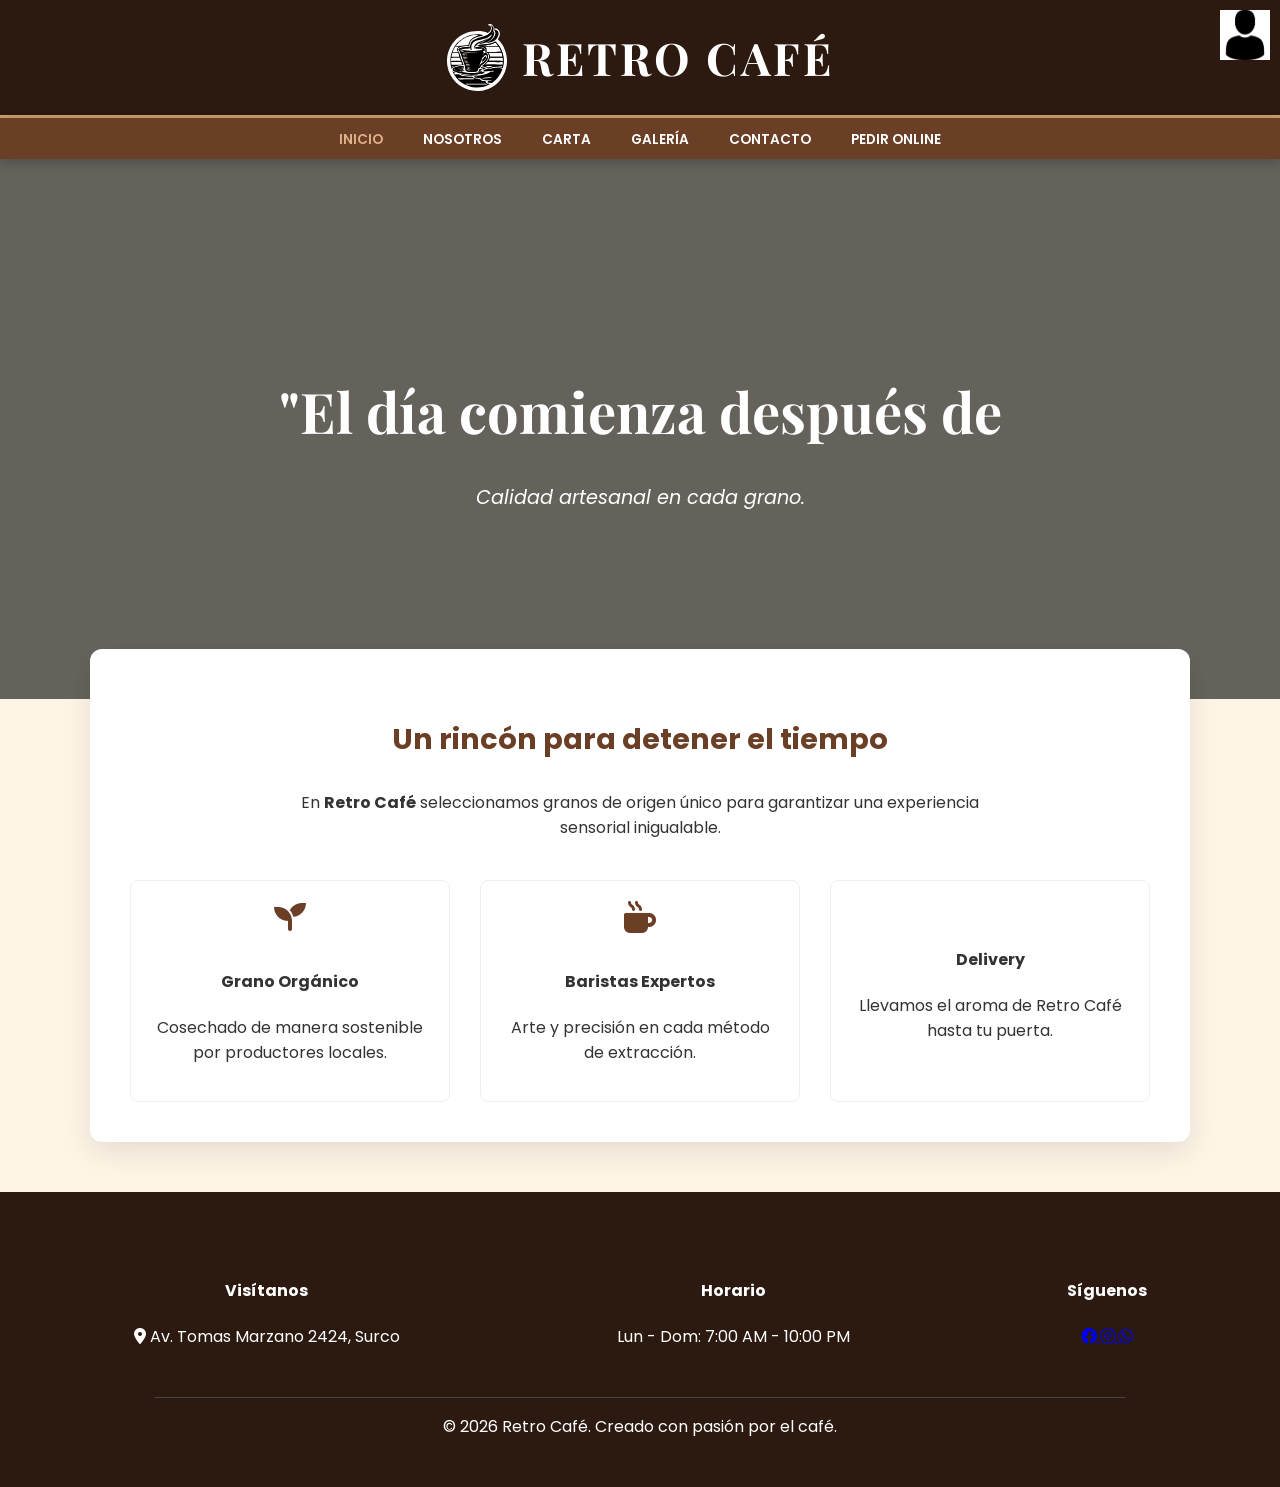
==== commit dfdbb2ff: "Add files via upload" ====
--- a/index.html
+++ b/index.html
@@ -134,7 +134,7 @@
                   align-items: center;
                   color: white;
                   text-align: center;
-                  padding: 20px;
+                  padding: 10px;
                   overflow: hidden;
               }
 
@@ -251,37 +251,12 @@
               .whatsapp:hover{
                   color: #25D366;
               }
-         @media (max-width: 768px) {
-            .nav-links { 
-                flex-direction: column; 
-                display: flex; 
-                align-items: center;
-                width: 100%; 
-                background-color: var(--cafe-medio);
-            }
-               
-            .nav-links.active { display: flex; 
-                padding: 0;
-                justify-content: center;
-                list-style: none;
-                margin: 0;
-                flex-direction: row;
-                }
-            .menu-toggle { 
-                display: flex; 
-                cursor: pointer; 
-                color: white; 
-                padding: 15px; 
-                text-align: center; 
-                background: var(--cafe-medio);
-                font-weight: bold;
-                
-            }
+              
+        @media (max-width: 850px) {
+            .main-container { grid-template-columns: 1fr; }
         }
 
-
-              .menu-toggle { display: none; }
-
+             .menu-toggle { display: none; }
               .imagen-derecha {
                   position: absolute;    /* Se mueve libremente dentro del contenedor */
                   top: 10px;             /* Distancia desde arriba */
@@ -289,19 +264,7 @@
                   width: 50px;           /* Tamaño de tu imagen */
                   height: auto;
               }
-                /* Estilo celular */
-          .mobile .contenedor{
-            flex-direction:column;
-          }
-
-          .mobile body{
-            background:#f5f5f5;
-          }
-
-          /* Estilo laptop */
-          .desktop .contenedor{
-            flex-direction:row;
-          }
+   
     </style>
   </head>
 
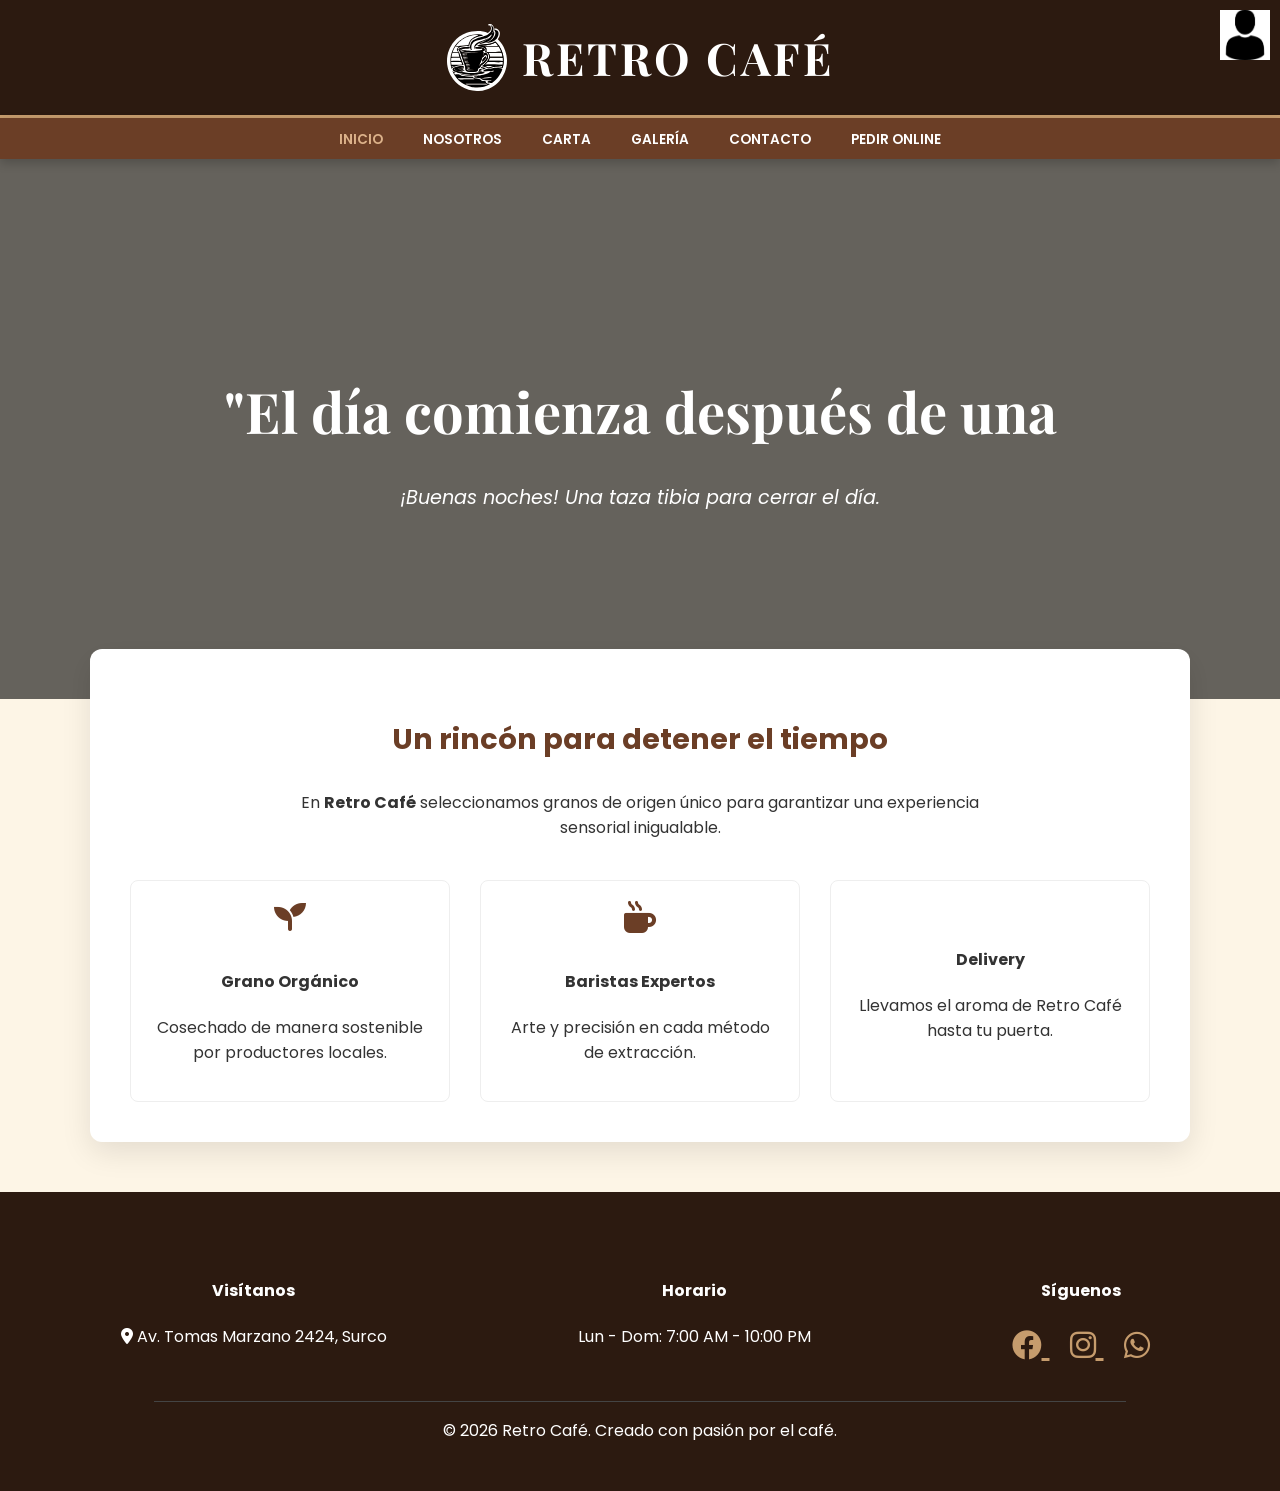
==== commit 902467c1: "Update index.html" ====
--- a/index.html
+++ b/index.html
@@ -2,7 +2,7 @@
 <html lang="es">
   <head>
     <meta charset="UTF-8" />
-    
+    <meta name="viewport" content="width=device-width, initial-scale=1.0" />
     <title>Retro Café | Calidad en cada taza</title>
 
     <link
@@ -11,260 +11,275 @@
     />
     <link
       rel="stylesheet"
+      mesh-href="https://cdnjs.cloudflare.com/ajax/libs/font-awesome/6.0.0/css/all.min.css"
       href="https://cdnjs.cloudflare.com/ajax/libs/font-awesome/6.0.0/css/all.min.css"
     />
 
     <style>
-              html, body {
-            height: 100%;
-            margin: 0;
-          }
-          .video-fondo {
-            position: fixed;
-            top: 0;
-            left: 0;
-            width: 100%;
-            height: 100%;
-            object-fit: cover; /* mantiene la relación y recorta para llenar */
-            z-index: -1;        /* detrás del contenido */
-          }
-              :root {
-                  --cafe-oscuro: #2c1a10;
-                  --cafe-medio: #6b3e26;
-                  --crema: #fdf5e6;
-                  --dorado: #c69c6d;
-                  --blanco: #ffffff;
-                  --transicion: all 0.3s cubic-bezier(0.25, 0.8, 0.25, 1);
-              }
-
-              * { box-sizing: border-box; }
-
-
-
-              /* --- Encabezado --- */
-              header {
-                  background-color: var(--cafe-oscuro);
-                  padding: 1.5rem;
-                  text-align: center;
-                  border-bottom: 3px solid var(--dorado);
-              }
-
-              .logo-container {
-                  display: flex;
-                  align-items: center;
-                  justify-content: center;
-                  gap: 15px;
-              }
-
-              header h1 {
-                  font-family: 'Playfair Display', serif;
-                  color: var(--blanco);
-                  font-size: 2.8rem;
-                  margin: 0;
-                  letter-spacing: 3px;
-              }
-               body {
-                  font-family: 'Poppins', sans-serif;
-                  margin: 0;
-                  background-color: var(--crema);
-                  color: #333;
-                  overflow-x: hidden;
-              }
-
-              /* --- Navegación --- */
-              nav {
-                  background-color: var(--cafe-medio);
-                  position: sticky;
-                  top: 0;
-                  z-index: 1000;
-                  padding: 0.5rem 0;
-                  box-shadow: 0 4px 10px rgba(0,0,0,0.2);
-                  transition: var(--transicion);
-              }
-
-              .nav-links {
-                  display: flex;
-                  justify-content: center;
-                  list-style: none;
-                  padding: 0;
-                  margin: 0;
-              }
-
-              .nav-links a {
-                  color: var(--blanco);
-                  padding: 10px 20px;
-                  text-decoration: none;
-                  font-weight: 600;
-                  font-size: 0.85rem;
-                  text-transform: uppercase;
-                  position: relative;
-                  transition: var(--transicion);
-              }
-
-              .imagen {
-                  text-align: right;
-
-              }
-
-              .nav-links a::after {
-                  content: '';
-                  position: absolute;
-                  width: 0;
-                  height: 2px;
-                  bottom: 5px;
-                  left: 50%;
-                  background: var(--dorado);
-                  transition: var(--transicion);
-                  transform: translateX(-50%);
-              }
-
-              .nav-links a:hover::after { width: 70%; }
-              .nav-links a:hover { color: var(--dorado); }
-
-              /* --- Hero --- */
-              .hero {
-                  height: 60vh;
-                  background: linear-gradient(rgba(0,0,0,0.6), rgba(0,0,0,0.6)),
-                              url('https://images.unsplash.com/photo-1495474472287-4d71bcdd2085?auto=format&fit=crop&w=1350&q=80');
-                  background-size: cover;
-                  background-position: center;
-                  display: flex;
-                  flex-direction: column;
-                  justify-content: center;
-                  align-items: center;
-                  color: white;
-                  text-align: center;
-                  padding: 10px;
-                  overflow: hidden;
-              }
-
-              .hero h2 {
-                  font-family: 'Playfair Display', serif;
-                  font-size: clamp(2rem, 5vw, 3.5rem);
-                  margin-bottom: 1rem;
-                  min-height: 1.2em; /* Evita saltos mientras se escribe */
-              }
-
-              /* --- Contenedor Principal --- */
-              .container {
-                  max-width: 1100px;
-                  margin: -50px auto 50px;
-                  padding: 40px;
-                  background: white;
-                  border-radius: 12px;
-                  box-shadow: 0 10px 30px rgba(0,0,0,0.1);
-                  position: relative;
-              }
-
-              .grid-features {
-                  display: grid;
-                  grid-template-columns: repeat(auto-fit, minmax(250px, 1fr));
-                  gap: 30px;
-                  margin-top: 40px;
-              }
-
-              .feature-card {
-                  padding: 20px;
-                  border: 1px solid #eee;
-                  border-radius: 8px;
-                  transition: var(--transicion);
-                  text-align: center;
-                  background: white;
-              }
-
-              .feature-card:hover {
-                  transform: translateY(-10px);
-                  border-color: var(--dorado);
-                  box-shadow: 0 5px 15px rgba(0,0,0,0.05);
-              }
-
-              .feature-card i {
-                  font-size: 2rem;
-                  color: var(--cafe-medio);
-                  margin-bottom: 15px;
-              }
-
-              /* --- Botón Ir Arriba --- */
-              #scrollTopBtn {
-                  display: none;
-                  position: fixed;
-                  bottom: 20px;
-                  right: 20px;
-                  z-index: 2000;
-                  border: none;
-                  background-color: var(--dorado);
-                  color: white;
-                  cursor: pointer;
-                  padding: 15px;
-                  border-radius: 50%;
-                  box-shadow: 0 4px 8px rgba(0,0,0,0.3);
-                  transition: var(--transicion);
-              }
-
-              #scrollTopBtn:hover {
-                  background-color: var(--cafe-oscuro);
-                  transform: scale(1.1);
-              }
-
-              /* --- Pie de Página --- */
-              footer {
-                  background-color: var(--cafe-oscuro);
-                  color: var(--blanco);
-                  padding: 4rem 2rem 2rem;
-                  text-align: center;
-              }
-
-              .footer-content {
-                  display: flex;
-                  flex-wrap: wrap;
-                  justify-content: space-around;
-                  max-width: 1200px;
-                  margin: 0 auto 2rem;
-                  gap: 30px;
-              }
-
-
-               .redes{
-                  display: flex;
-                  justify-content: center;
-                  gap: 20px;
-              }
-
-              .redes a{
-                  font-size: 40px;
-                  color: #333;
-                  transition: 0.3s;
-              }
-
-              .redes a:hover{
-                  transform: scale(1.2);
-              }
-
-              .facebook:hover{
-                  color: #1877F2;
-              }
-
-              .instagram:hover{
-                  color: #E4405F;
-              }
-
-              .whatsapp:hover{
-                  color: #25D366;
-              }
-              
-        @media (max-width: 850px) {
-            .main-container { grid-template-columns: 1fr; }
+      html, body {
+        height: 100%;
+        margin: 0;
+      }
+      .video-fondo {
+        position: fixed;
+        top: 0;
+        left: 0;
+        width: 100%;
+        height: 100%;
+        object-fit: cover;
+        z-index: -1;
+      }
+      :root {
+        --cafe-oscuro: #2c1a10;
+        --cafe-medio: #6b3e26;
+        --crema: #fdf5e6;
+        --dorado: #c69c6d;
+        --blanco: #ffffff;
+        --transicion: all 0.3s cubic-bezier(0.25, 0.8, 0.25, 1);
+      }
+
+      * { box-sizing: border-box; }
+
+      /* --- Encabezado --- */
+      header {
+        background-color: var(--cafe-oscuro);
+        padding: 1.5rem;
+        text-align: center;
+        border-bottom: 3px solid var(--dorado);
+      }
+
+      .logo-container {
+        display: flex;
+        align-items: center;
+        justify-content: center;
+        gap: 15px;
+      }
+
+      header h1 {
+        font-family: 'Playfair Display', serif;
+        color: var(--blanco);
+        font-size: 2.8rem;
+        margin: 0;
+        letter-spacing: 3px;
+      }
+      body {
+        font-family: 'Poppins', sans-serif;
+        margin: 0;
+        background-color: var(--crema);
+        color: #333;
+        overflow-x: hidden;
+      }
+
+      /* --- Navegación --- */
+      nav {
+        background-color: var(--cafe-medio);
+        position: sticky;
+        top: 0;
+        z-index: 1000;
+        padding: 0.5rem 0;
+        box-shadow: 0 4px 10px rgba(0,0,0,0.2);
+        transition: var(--transicion);
+      }
+
+      .nav-links {
+        display: flex;
+        justify-content: center;
+        list-style: none;
+        padding: 0;
+        margin: 0;
+        transition: var(--transicion);
+      }
+
+      .nav-links a {
+        color: var(--blanco);
+        padding: 10px 20px;
+        text-decoration: none;
+        font-weight: 600;
+        font-size: 0.85rem;
+        text-transform: uppercase;
+        position: relative;
+        transition: var(--transicion);
+      }
+
+      .nav-links a::after {
+        content: '';
+        position: absolute;
+        width: 0;
+        height: 2px;
+        bottom: 5px;
+        left: 50%;
+        background: var(--dorado);
+        transition: var(--transicion);
+        transform: translateX(-50%);
+      }
+
+      .nav-links a:hover::after { width: 70%; }
+      .nav-links a:hover { color: var(--dorado); }
+
+      /* --- Menu Toggle (Móvil) --- */
+      .menu-toggle { 
+        display: none; 
+        background-color: var(--cafe-oscuro);
+        color: var(--blanco);
+        text-align: center;
+        padding: 1rem;
+        cursor: pointer;
+        font-weight: 600;
+        border-bottom: 1px solid var(--dorado);
+      }
+
+      /* Responsive Nav */
+      @media (max-width: 768px) {
+        .menu-toggle { display: block; }
+        .nav-links {
+          display: none;
+          flex-direction: column;
+          width: 100%;
+          background-color: var(--cafe-medio);
         }
-
-             .menu-toggle { display: none; }
-              .imagen-derecha {
-                  position: absolute;    /* Se mueve libremente dentro del contenedor */
-                  top: 10px;             /* Distancia desde arriba */
-                  right: 10px;           /* Distancia desde la derecha */
-                  width: 50px;           /* Tamaño de tu imagen */
-                  height: auto;
-              }
-   
+        .nav-links.active {
+          display: flex;
+        }
+        .nav-links li {
+          text-align: center;
+          padding: 15px 0;
+          border-bottom: 1px solid rgba(255,255,255,0.1);
+        }
+      }
+
+      /* --- Hero --- */
+      .hero {
+        height: 60vh;
+        background: linear-gradient(rgba(0,0,0,0.6), rgba(0,0,0,0.6)),
+                    url('https://images.unsplash.com/photo-1495474472287-4d71bcdd2085?auto=format&fit=crop&w=1350&q=80');
+        background-size: cover;
+        background-position: center;
+        display: flex;
+        flex-direction: column;
+        justify-content: center;
+        align-items: center;
+        color: white;
+        text-align: center;
+        padding: 10px;
+        overflow: hidden;
+      }
+
+      .hero h2 {
+        font-family: 'Playfair Display', serif;
+        font-size: clamp(2rem, 5vw, 3.5rem);
+        margin-bottom: 1rem;
+        min-height: 1.2em;
+      }
+
+      /* --- Contenedor Principal --- */
+      .container {
+        max-width: 1100px;
+        margin: -50px auto 50px;
+        padding: 40px;
+        background: var(--blanco);
+        border-radius: 12px;
+        box-shadow: 0 10px 30px rgba(0,0,0,0.1);
+        position: relative;
+        z-index: 10;
+      }
+
+      .grid-features {
+        display: grid;
+        grid-template-columns: repeat(auto-fit, minmax(250px, 1fr));
+        gap: 30px;
+        margin-top: 40px;
+        perspective: 1000px; /* Necesario para el efecto 3D */
+      }
+
+      .feature-card {
+        padding: 20px;
+        border: 1px solid #eee;
+        border-radius: 8px;
+        text-align: center;
+        background: white;
+        transition: transform 0.1s ease, box-shadow 0.3s ease; /* Transición rápida para el efecto 3D */
+        transform-style: preserve-3d;
+      }
+
+      .feature-card:hover {
+        border-color: var(--dorado);
+        box-shadow: 0 15px 35px rgba(0,0,0,0.15);
+      }
+
+      .feature-card i {
+        font-size: 2rem;
+        color: var(--cafe-medio);
+        margin-bottom: 15px;
+        transition: transform 0.3s ease;
+      }
+      
+      .feature-card:hover i {
+        transform: translateZ(30px) scale(1.1); /* Saca el icono en 3D */
+      }
+
+      /* --- Botón Ir Arriba --- */
+      #scrollTopBtn {
+        display: none;
+        position: fixed;
+        bottom: 20px;
+        right: 20px;
+        z-index: 2000;
+        border: none;
+        background-color: var(--dorado);
+        color: white;
+        cursor: pointer;
+        padding: 15px;
+        border-radius: 50%;
+        box-shadow: 0 4px 8px rgba(0,0,0,0.3);
+        transition: var(--transicion);
+      }
+
+      #scrollTopBtn:hover {
+        background-color: var(--cafe-oscuro);
+        transform: scale(1.1);
+      }
+
+      /* --- Pie de Página --- */
+      footer {
+        background-color: var(--cafe-oscuro);
+        color: var(--blanco);
+        padding: 4rem 2rem 2rem;
+        text-align: center;
+      }
+
+      .footer-content {
+        display: flex;
+        flex-wrap: wrap;
+        justify-content: space-around;
+        max-width: 1200px;
+        margin: 0 auto 2rem;
+        gap: 30px;
+      }
+
+      .social-icons a {
+        font-size: 30px;
+        color: var(--dorado);
+        margin: 0 10px;
+        transition: var(--transicion);
+      }
+
+      .social-icons a:hover { transform: scale(1.2); }
+      .social-icons .facebook:hover { color: #1877F2; }
+      .social-icons .instagram:hover { color: #E4405F; }
+      .social-icons .whatsapp:hover { color: #25D366; }
+               
+      @media (max-width: 850px) {
+        .main-container { grid-template-columns: 1fr; }
+      }
+
+      .imagen-derecha {
+        position: absolute;
+        top: 10px;
+        right: 10px;
+        width: 50px;
+        height: auto;
+        z-index: 100;
+      }
     </style>
   </head>
 
@@ -273,7 +288,7 @@
       <div class="contenedor">
         <img
           src="logousuario.png"
-          alt="Logo"
+          alt="Logo Usuario"
           width="40"
           class="imagen-derecha"
         />
@@ -284,7 +299,7 @@
       <div class="logo-container">
         <img
           src="logocafe.svg"
-          alt="Logo"
+          alt="Logo Café"
           width="60"
           style="filter: invert(1)"
         />
@@ -306,6 +321,7 @@
         <li><a href="pedironline.html">Pedir Online</a></li>
       </ul>
     </nav>
+
     <video
       class="video-fondo"
       src="videoindex.mp4"
@@ -314,9 +330,10 @@
       loop
       playsinline
     ></video>
+
     <section class="hero" id="hero">
       <h2 id="typewriter">"El día comienza después de una taza de café"</h2>
-      <p style="font-size: 1.2rem; font-style: italic">
+      <p id="saludo-dinamico" style="font-size: 1.2rem; font-style: italic">
         Calidad artesanal en cada grano.
       </p>
     </section>
@@ -389,105 +406,134 @@
     </footer>
 
     <script>
-      // 1. LÓGICA MENÚ MÓVIL
-      const menuToggle = document.getElementById("mobile-menu");
-      const navLinks = document.getElementById("nav-links");
-
-      menuToggle.addEventListener("click", () => {
-        navLinks.classList.toggle("active"); // Abre/Cierra el menú
+      document.addEventListener("DOMContentLoaded", () => {
+        
+        // 1. LÓGICA MENÚ MÓVIL
+        const menuToggle = document.getElementById("mobile-menu");
+        const navLinks = document.getElementById("nav-links");
+
+        menuToggle.addEventListener("click", () => {
+          navLinks.classList.toggle("active");
+        });
+
+        document.querySelectorAll(".nav-links a").forEach((link) => {
+          link.addEventListener("click", () => {
+            navLinks.classList.remove("active");
+          });
+        });
+
+        // 2. MÁQUINA DE ESCRIBIR
+        const twElement = document.getElementById("typewriter");
+        const text = twElement.innerText;
+        twElement.innerText = "";
+        let i = 0;
+        function typeWriter() {
+          if (i < text.length) {
+            twElement.innerHTML += text.charAt(i);
+            i++;
+            setTimeout(typeWriter, 50);
+          }
+        }
+        // Iniciar máquina de escribir
+        typeWriter();
+
+        // 3. SALUDO DINÁMICO SEGÚN LA HORA
+        const saludoElement = document.getElementById("saludo-dinamico");
+        const hora = new Date().getHours();
+        let saludoTexto = "Calidad artesanal en cada grano.";
+        
+        if (hora >= 6 && hora < 12) {
+          saludoTexto = "¡Buenos días! El aroma perfecto para empezar tu jornada.";
+        } else if (hora >= 12 && hora < 19) {
+          saludoTexto = "¡Buenas tardes! Regálate un respiro con el mejor café.";
+        } else {
+          saludoTexto = "¡Buenas noches! Una taza tibia para cerrar el día.";
+        }
+        saludoElement.innerText = saludoTexto;
+
+        // 4. NAVBAR SCROLL & BOTÓN "IR ARRIBA" & PARALLAX
+        const btnTop = document.getElementById("scrollTopBtn");
+        const nav = document.getElementById("main-nav");
+        const hero = document.getElementById("hero");
+
+        window.addEventListener("scroll", () => {
+          let scrolly = window.scrollY;
+
+          if (scrolly > 80) {
+            nav.style.padding = "0.2rem 0";
+            nav.style.backgroundColor = "rgba(107, 62, 38, 0.95)";
+          } else {
+            nav.style.padding = "0.5rem 0";
+            nav.style.backgroundColor = "var(--cafe-medio)";
+          }
+
+          btnTop.style.display = scrolly > 400 ? "block" : "none";
+          hero.style.backgroundPositionY = scrolly * 0.5 + "px";
+        });
+
+        btnTop.addEventListener("click", () => {
+          window.scrollTo({ top: 0, behavior: "smooth" });
+        });
+
+        // 5. SCROLL REVEAL (Tarjetas)
+        const observer = new IntersectionObserver(
+          (entries) => {
+            entries.forEach((entry) => {
+              if (entry.isIntersecting) {
+                entry.target.style.opacity = "1";
+                entry.target.style.transform = "translateY(0)";
+              }
+            });
+          },
+          { threshold: 0.1 },
+        );
+
+        document.querySelectorAll(".feature-card").forEach((card) => {
+          card.style.opacity = "0";
+          card.style.transform = "translateY(30px)";
+          card.style.transition = "opacity 0.8s ease-out, transform 0.8s ease-out";
+          observer.observe(card);
+        });
+
+        // 6. EFECTO MAGNÉTIKO 3D EN TARJETAS (Efecto Premium)
+        const cards = document.querySelectorAll(".feature-card");
+        cards.forEach(card => {
+          card.addEventListener("mousemove", (e) => {
+            const rect = card.getBoundingClientRect();
+            const x = e.clientX - rect.left; // posición X del cursor en la tarjeta
+            const y = e.clientY - rect.top;  // posición Y del cursor en la tarjeta
+            
+            const cardWidth = rect.width;
+            const cardHeight = rect.height;
+            
+            // Calcula ángulos de rotación basados en la posición (máx 15 grados)
+            const rotateX = ((y / cardHeight) - 0.5) * -15;
+            const rotateY = ((x / cardWidth) - 0.5) * 15;
+            
+            card.style.transform = `rotateX(${rotateX}deg) rotateY(${rotateY}deg)`;
+          });
+          
+          // Resetea la posición original cuando el mouse sale
+          card.addEventListener("mouseleave", () => {
+            card.style.transform = "rotateX(0deg) rotateY(0deg)";
+          });
+        });
+
+        // 7. DETECTOR DE PANTALLA (Añade clases útiles al HTML)
+        function adaptarPantalla() {
+          const ancho = window.innerWidth;
+          if (ancho <= 768) {
+            document.documentElement.classList.add("mobile");
+            document.documentElement.classList.remove("desktop");
+          } else {
+            document.documentElement.classList.add("desktop");
+            document.documentElement.classList.remove("mobile");
+            navLinks.classList.remove("active"); // Cierra menú móvil si pasa a PC
+          }
+        }
+        adaptarPantalla();
+        window.addEventListener("resize", adaptarPantalla);
       });
-
-      // Cerrar menú al hacer clic en un link (para móviles)
-      document.querySelectorAll(".nav-links a").forEach((link) => {
-        link.addEventListener("click", () => {
-          navLinks.classList.remove("active");
-        });
-      });
-
-      // 2. MÁQUINA DE ESCRIBIR
-      const twElement = document.getElementById("typewriter");
-      const text = twElement.innerText;
-      twElement.innerText = "";
-      let i = 0;
-      function typeWriter() {
-        if (i < text.length) {
-          twElement.innerHTML += text.charAt(i);
-          i++;
-          setTimeout(typeWriter, 50);
-        }
-      }
-
-      // 3. NAVBAR SCROLL & BOTÓN "IR ARRIBA" & PARALLAX
-      const btnTop = document.getElementById("scrollTopBtn");
-      const nav = document.getElementById("main-nav");
-      const hero = document.getElementById("hero");
-
-      window.addEventListener("scroll", () => {
-        let scrolly = window.scrollY;
-
-        // Navbar Efecto
-        if (scrolly > 80) {
-          nav.style.padding = "0.2rem 0";
-          nav.style.backgroundColor = "rgba(107, 62, 38, 0.95)";
-        } else {
-          nav.style.padding = "0.5rem 0";
-          nav.style.backgroundColor = "var(--cafe-medio)";
-        }
-
-        // Botón arriba
-        btnTop.style.display = scrolly > 400 ? "block" : "none";
-
-        // Parallax Hero
-        hero.style.backgroundPositionY = scrolly * 0.5 + "px";
-      });
-
-      btnTop.addEventListener("click", () => {
-        window.scrollTo({ top: 0, behavior: "smooth" });
-      });
-
-      // 4. SCROLL REVEAL (Tarjetas)
-      const observer = new IntersectionObserver(
-        (entries) => {
-          entries.forEach((entry) => {
-            if (entry.isIntersecting) {
-              entry.target.style.opacity = "1";
-              entry.target.style.transform = "translateY(0)";
-            }
-          });
-        },
-        { threshold: 0.1 },
-      );
-
-      document.querySelectorAll(".feature-card").forEach((card) => {
-        card.style.opacity = "0";
-        card.style.transform = "translateY(30px)";
-        card.style.transition = "all 0.8s ease-out";
-        observer.observe(card);
-      });
-
-      // Iniciar máquina de escribir al cargar
-      window.onload = typeWriter;
-    </script>
-    <script>
-      function adaptarPantalla() {
-        const ancho = window.innerWidth;
-
-        if (ancho <= 768) {
-          document.documentElement.classList.add("mobile");
-          document.documentElement.classList.remove("desktop");
-        } else {
-          document.documentElement.classList.add("desktop");
-          document.documentElement.classList.remove("mobile");
-        }
-      }
-
-      // Ejecutar al cargar
-      adaptarPantalla();
-
-      // Ejecutar cuando cambie tamaño
-      window.addEventListener("resize", adaptarPantalla);
-      const menu = document.querySelector('.nav-links');
-      const toggle = document.querySelector('#mobile-menu'); // tu botón hamburguesa
     </script>
   </body>
 </html>
